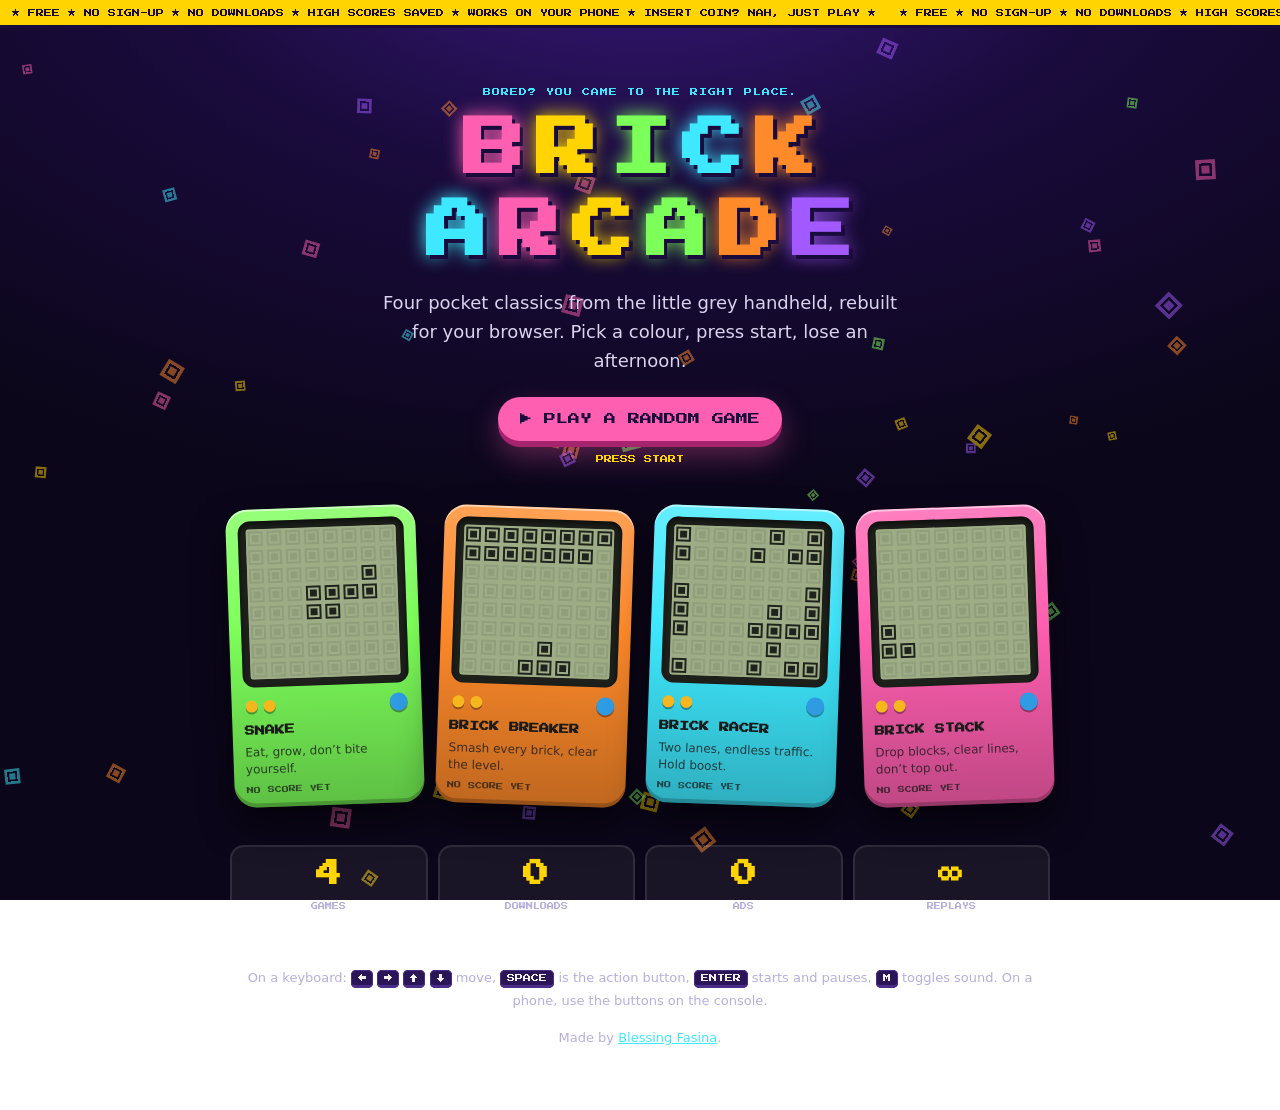
==== index.html @ 96bcd0c8 "A louder home page, and a racer with two lanes Home: neon multicolour title, scrolling marquee, four" ====
<!doctype html>
<html lang="en">
<head>
  <meta charset="utf-8">
  <meta name="viewport" content="width=device-width, initial-scale=1, viewport-fit=cover">
  <title>Brick Arcade</title>
  <meta name="description" content="Bored? Play four classic handheld brick games free in your browser: Snake, Brick Breaker, Brick Racer and Brick Stack. No downloads, no sign-up.">
  <meta name="theme-color" content="#12072b">
  <meta property="og:title" content="Brick Arcade">
  <meta property="og:description" content="Bored? Four classic handheld brick games, free in your browser. No downloads, no sign-up.">
  <link rel="icon" href="/icon.svg" type="image/svg+xml">
  <link rel="manifest" href="/manifest.webmanifest">
  <link rel="preconnect" href="https://fonts.googleapis.com">
  <link rel="preconnect" href="https://fonts.gstatic.com" crossorigin>
  <link href="https://fonts.googleapis.com/css2?family=Press+Start+2P&display=swap" rel="stylesheet">
  <link rel="stylesheet" href="/css/style.css">
</head>
<body class="page-hub">
  <canvas id="bg" class="bg" aria-hidden="true"></canvas>

  <div class="marquee" aria-hidden="true">
    <div class="marquee__track">
      <span>★ FREE ★ NO SIGN-UP ★ NO DOWNLOADS ★ HIGH SCORES SAVED ★ WORKS ON YOUR PHONE ★ INSERT COIN? NAH, JUST PLAY ★</span>
      <span>★ FREE ★ NO SIGN-UP ★ NO DOWNLOADS ★ HIGH SCORES SAVED ★ WORKS ON YOUR PHONE ★ INSERT COIN? NAH, JUST PLAY ★</span>
    </div>
  </div>

  <main class="hub">
    <header class="hero">
      <p class="hero__kicker">BORED? YOU CAME TO THE RIGHT PLACE.</p>
      <h1 class="hero__title" aria-label="Brick Arcade">
        <span class="word"><span class="l">B</span><span class="l">R</span><span class="l">I</span><span class="l">C</span><span class="l">K</span></span>
        <span class="word"><span class="l">A</span><span class="l">R</span><span class="l">C</span><span class="l">A</span><span class="l">D</span><span class="l">E</span></span>
      </h1>
      <p class="hero__tag">Four pocket classics from the little grey handheld, rebuilt for your browser. Pick a colour, press start, lose an afternoon.</p>
      <div class="hero__cta">
        <a class="cta" href="/snake" data-random>▶ PLAY A RANDOM GAME</a>
        <span class="blink">PRESS START</span>
      </div>
    </header>

    <section class="shelf" aria-label="Games">
      <a class="hh" href="/snake" data-game="snake" style="--body:#7dff5a;--tilt:-2deg">
        <div class="hh__screen"><canvas width="80" height="80" aria-hidden="true"></canvas></div>
        <div class="hh__keys" aria-hidden="true"><i class="k k--y"></i><i class="k k--y"></i><i class="k k--b"></i></div>
        <h2 class="hh__name">SNAKE</h2>
        <p class="hh__desc">Eat, grow, don’t bite yourself.</p>
        <p class="hh__best" data-best>NO SCORE YET</p>
      </a>
      <a class="hh" href="/breaker" data-game="breaker" style="--body:#ff8a2a;--tilt:2deg">
        <div class="hh__screen"><canvas width="80" height="80" aria-hidden="true"></canvas></div>
        <div class="hh__keys" aria-hidden="true"><i class="k k--y"></i><i class="k k--y"></i><i class="k k--b"></i></div>
        <h2 class="hh__name">BRICK BREAKER</h2>
        <p class="hh__desc">Smash every brick, clear the level.</p>
        <p class="hh__best" data-best>NO SCORE YET</p>
      </a>
      <a class="hh" href="/racer" data-game="racer" style="--body:#3ee9ff;--tilt:2deg">
        <div class="hh__screen"><canvas width="80" height="80" aria-hidden="true"></canvas></div>
        <div class="hh__keys" aria-hidden="true"><i class="k k--y"></i><i class="k k--y"></i><i class="k k--b"></i></div>
        <h2 class="hh__name">BRICK RACER</h2>
        <p class="hh__desc">Two lanes, endless traffic. Hold boost.</p>
        <p class="hh__best" data-best>NO SCORE YET</p>
      </a>
      <a class="hh" href="/stack" data-game="stack" style="--body:#ff5fb0;--tilt:-2deg">
        <div class="hh__screen"><canvas width="80" height="80" aria-hidden="true"></canvas></div>
        <div class="hh__keys" aria-hidden="true"><i class="k k--y"></i><i class="k k--y"></i><i class="k k--b"></i></div>
        <h2 class="hh__name">BRICK STACK</h2>
        <p class="hh__desc">Drop blocks, clear lines, don’t top out.</p>
        <p class="hh__best" data-best>NO SCORE YET</p>
      </a>
    </section>

    <section class="stats" aria-label="Fun facts">
      <div class="stat"><b>4</b><span>GAMES</span></div>
      <div class="stat"><b>0</b><span>DOWNLOADS</span></div>
      <div class="stat"><b>0</b><span>ADS</span></div>
      <div class="stat"><b>∞</b><span>REPLAYS</span></div>
    </section>

    <footer class="hub__foot">
      <p>On a keyboard: <kbd>←</kbd> <kbd>→</kbd> <kbd>↑</kbd> <kbd>↓</kbd> move, <kbd>SPACE</kbd> is the action button, <kbd>ENTER</kbd> starts and pauses, <kbd>M</kbd> toggles sound. On a phone, use the buttons on the console.</p>
      <p>Made by <a href="https://blessingfasina.com">Blessing Fasina</a>.</p>
    </footer>
  </main>

  <script src="/js/lcd.js"></script>
  <script src="/js/hub.js"></script>
</body>
</html>
---- css/style.css ----
/* Brick Arcade — styles */
:root {
  --bg: #0e1013;
  --plastic: #ebe7de;
  --plastic-hi: #f8f5ef;
  --plastic-lo: #c8c2b6;
  --bezel: #1d201b;
  --lcd: #9ead86;
  --ink: #1f231d;
  --yellow: #f6b71e;
  --yellow-lo: #c48a08;
  --blue: #2f9be3;
  --blue-lo: #1a6eab;
  --text: #f2f0ea;
  --muted: #9aa0a6;
  --pixel: 'Press Start 2P', 'Courier New', monospace;
}
* { box-sizing: border-box; }
html, body { margin: 0; min-height: 100%; }
body {
  background: var(--bg);
  color: var(--text);
  font-family: system-ui, -apple-system, 'Segoe UI', Roboto, sans-serif;
  -webkit-font-smoothing: antialiased;
  touch-action: manipulation;
}
a { color: inherit; }

/* ---------- Hub ---------- */
.page-hub {
  background: radial-gradient(1100px 600px at 50% -10%, #3b1a80 0%, #1a0b3d 45%, #0b0619 100%) fixed;
  overflow-x: hidden;
}
.bg { position: fixed; inset: 0; width: 100%; height: 100%; z-index: 0; pointer-events: none; }
.marquee {
  position: relative; z-index: 1; overflow: hidden;
  background: #ffd400; color: #1a0b3d; border-bottom: 3px solid #1a0b3d;
  font-family: var(--pixel); font-size: 8px; line-height: 1;
}
.marquee__track { display: inline-flex; white-space: nowrap; animation: marquee 22s linear infinite; }
.marquee__track span { padding: 9px 12px 8px; }
@keyframes marquee { to { transform: translateX(-50%); } }

.hub { position: relative; z-index: 1; max-width: 860px; margin: 0 auto; padding: clamp(28px, 6vw, 56px) 20px 48px; }
.hero { text-align: center; margin-bottom: clamp(28px, 5vw, 44px); }
.hero__kicker { font-family: var(--pixel); font-size: 8px; line-height: 2; letter-spacing: 1px; color: #3ee9ff; margin: 0 0 12px; }
.hero__title {
  font-family: var(--pixel); font-size: clamp(26px, 8vw, 62px); line-height: 1.25; margin: 0 0 18px;
  display: flex; flex-direction: column; align-items: center; gap: 4px;
}
.hero__title .word { display: inline-flex; gap: 0.18em; }
.hero__title .l {
  display: inline-block; color: var(--c, #fff);
  text-shadow: 0.06em 0.06em 0 #1a0b3d, 0 0 18px currentColor;
  animation: bounce 1.8s ease-in-out infinite; animation-delay: calc(var(--i) * 0.09s);
}
.l:nth-child(1) { --c: #ff5fb0; --i: 0; } .l:nth-child(2) { --c: #ffd400; --i: 1; } .l:nth-child(3) { --c: #7dff5a; --i: 2; }
.l:nth-child(4) { --c: #3ee9ff; --i: 3; } .l:nth-child(5) { --c: #ff8a2a; --i: 4; } .l:nth-child(6) { --c: #a259ff; --i: 5; }
.word:nth-child(2) .l:nth-child(1) { --c: #3ee9ff; --i: 6; } .word:nth-child(2) .l:nth-child(2) { --c: #ff5fb0; --i: 7; }
.word:nth-child(2) .l:nth-child(3) { --c: #ffd400; --i: 8; } .word:nth-child(2) .l:nth-child(4) { --c: #7dff5a; --i: 9; }
.word:nth-child(2) .l:nth-child(5) { --c: #ff8a2a; --i: 10; } .word:nth-child(2) .l:nth-child(6) { --c: #a259ff; --i: 11; }
@keyframes bounce { 0%, 100% { transform: translateY(0); } 50% { transform: translateY(-0.18em); } }
.hero__tag { color: #d9d3ee; margin: 0 auto 22px; font-size: clamp(15px, 2.4vw, 18px); line-height: 1.6; max-width: 46ch; }
.hero__cta { display: flex; flex-direction: column; align-items: center; gap: 14px; }
.cta {
  display: inline-block; font-family: var(--pixel); font-size: clamp(9px, 2vw, 12px); text-decoration: none;
  background: #ff5fb0; color: #1a0b3d; padding: 16px 22px; border-radius: 999px;
  box-shadow: 0 6px 0 #a6246e, 0 14px 30px rgba(255, 95, 176, 0.35);
  transition: transform 0.1s, box-shadow 0.1s;
}
.cta:hover { transform: translateY(2px); box-shadow: 0 4px 0 #a6246e, 0 10px 24px rgba(255, 95, 176, 0.4); }
.cta:active { transform: translateY(6px); box-shadow: 0 0 0 #a6246e; }
.blink { font-family: var(--pixel); font-size: 8px; color: #ffd400; animation: blink 1s steps(2, start) infinite; }
@keyframes blink { to { visibility: hidden; } }

.shelf { display: grid; grid-template-columns: repeat(2, 1fr); gap: 18px; }
@media (min-width: 720px) { .shelf { grid-template-columns: repeat(4, 1fr); gap: 20px; } }
.hh {
  display: block; text-decoration: none; color: #1a1a1a;
  background: linear-gradient(180deg, color-mix(in srgb, var(--body) 80%, #fff), var(--body) 40%, color-mix(in srgb, var(--body) 75%, #000));
  border-radius: 22px; padding: 12px 12px 14px;
  box-shadow: inset 0 2px 0 rgba(255, 255, 255, 0.55), inset 0 -4px 0 rgba(0, 0, 0, 0.22), 0 18px 34px rgba(0, 0, 0, 0.5);
  transform: rotate(var(--tilt, 0deg));
  transition: transform 0.2s cubic-bezier(0.34, 1.56, 0.64, 1), box-shadow 0.2s;
}
.hh:hover, .hh:focus-visible { transform: rotate(0deg) translateY(-8px) scale(1.04); box-shadow: inset 0 2px 0 rgba(255, 255, 255, 0.55), inset 0 -4px 0 rgba(0, 0, 0, 0.22), 0 28px 44px rgba(0, 0, 0, 0.55); outline: none; }
.hh__screen { background: #1d201b; border-radius: 12px; padding: 8px; box-shadow: inset 0 3px 6px rgba(0, 0, 0, 0.6); }
.hh__screen canvas { display: block; width: 100%; aspect-ratio: 1; background: var(--lcd); border-radius: 3px; }
.hh__keys { display: flex; align-items: center; gap: 6px; margin: 10px 2px 8px; }
.k { display: block; border-radius: 50%; width: 12px; height: 12px; box-shadow: 0 2px 0 rgba(0, 0, 0, 0.35); }
.k--y { background: var(--yellow); }
.k--b { background: var(--blue); width: 18px; height: 18px; margin-left: auto; }
.hh__name { font-family: var(--pixel); font-size: 10px; line-height: 1.5; margin: 0 0 6px; }
.hh__desc { font-size: 12px; line-height: 1.4; margin: 0 0 8px; opacity: 0.8; }
.hh__best { font-family: var(--pixel); font-size: 7px; margin: 0; opacity: 0.75; }

.stats { display: grid; grid-template-columns: repeat(4, 1fr); gap: 10px; margin: 40px 0 0; }
.stat { text-align: center; background: rgba(255, 255, 255, 0.06); border: 2px solid rgba(255, 255, 255, 0.1); border-radius: 14px; padding: 14px 6px; }
.stat b { display: block; font-family: var(--pixel); font-size: clamp(16px, 4vw, 26px); color: #ffd400; margin-bottom: 8px; }
.stat span { font-family: var(--pixel); font-size: 7px; color: #b7aee0; }
.hub__foot { margin-top: 36px; color: #b7aee0; font-size: 13px; line-height: 1.8; text-align: center; }
.hub__foot a { color: #3ee9ff; }
.hub__foot kbd {
  font-family: var(--pixel); font-size: 8px; background: #2a1656; border: 1px solid #4a2c8a;
  border-bottom-width: 3px; border-radius: 5px; padding: 3px 6px; color: var(--text);
}
@media (prefers-reduced-motion: reduce) {
  .marquee__track, .hero__title .l, .blink { animation: none; }
}

/* ---------- Console ---------- */
.console {
  max-width: 430px;
  margin: 0 auto;
  padding: 12px 14px calc(18px + env(safe-area-inset-bottom));
  min-height: 100dvh;
  background: linear-gradient(180deg, var(--plastic-hi), var(--plastic) 30%, var(--plastic-lo));
  color: #2a2c28;
  display: flex;
  flex-direction: column;
  gap: 12px;
}
@media (min-width: 480px) {
  .console {
    min-height: 0;
    margin: 24px auto;
    border-radius: 40px;
    padding: 18px 20px 26px;
    box-shadow: 0 30px 60px rgba(0, 0, 0, 0.6), inset 0 2px 0 #fff, inset 0 -3px 0 rgba(0, 0, 0, 0.15);
  }
}
.console__top { display: flex; align-items: center; justify-content: space-between; gap: 8px; font-family: var(--pixel); font-size: 9px; }
.back { text-decoration: none; opacity: 0.65; padding: 6px 0; }
.back:hover { opacity: 1; }
.console__title { font-size: 11px; margin: 0; letter-spacing: 0.5px; }
.chip {
  font: inherit; font-size: 7px; background: #d9d4ca; border: 0; border-radius: 999px; padding: 8px 10px;
  color: #2a2c28; box-shadow: inset 0 -2px 0 rgba(0, 0, 0, 0.15); cursor: pointer;
}
.chip[aria-pressed="false"] { opacity: 0.5; text-decoration: line-through; }

.screen {
  background: var(--bezel);
  border-radius: 16px;
  padding: 10px;
  box-shadow: inset 0 3px 8px rgba(0, 0, 0, 0.6), 0 1px 0 #fff;
}
.screen__inner {
  display: flex;
  justify-content: center;
  background: var(--lcd);
  border-radius: 4px;
  overflow: hidden;
  box-shadow: inset 0 0 0 2px rgba(0, 0, 0, 0.25), inset 0 0 40px rgba(0, 0, 0, 0.08);
}
.lcd-wrap { position: relative; flex: 0 0 auto; padding: 4px; }
.lcd { display: block; height: min(52vh, 460px); aspect-ratio: var(--cols) / var(--rows); }
.overlay {
  position: absolute; inset: 4px; display: grid; place-items: center; text-align: center;
  font-family: var(--pixel); font-size: 11px; line-height: 1.9; color: var(--ink);
  background: rgba(158, 173, 134, 0.78);
}
.overlay[hidden] { display: none; }
.overlay small { display: block; font-size: 7px; opacity: 0.8; }
.hud {
  flex: 1 1 0; display: flex; flex-direction: column; justify-content: space-evenly;
  padding: 8px 8px; border-left: 2px solid rgba(31, 35, 29, 0.35); min-width: 96px; max-width: 130px;
}
.hud__item span { display: block; font-family: var(--pixel); font-size: 7px; color: rgba(31, 35, 29, 0.85); margin-bottom: 5px; }
.seg svg { height: 22px; width: auto; display: block; }
.seg .on { fill: var(--ink); }
.seg .off { fill: rgba(31, 35, 29, 0.1); }
.hud__item canvas { width: 44px; height: 44px; display: block; }

/* ---------- Controls ---------- */
.controls { display: flex; justify-content: space-between; align-items: center; padding: 4px 2px 0; }
.dpad { --d: min(54px, 14vw); display: grid; grid-template-columns: repeat(3, var(--d)); grid-template-rows: repeat(3, var(--d)); gap: 2px; }
.dpad .up { grid-area: 1 / 2; } .dpad .left { grid-area: 2 / 1; } .dpad .right { grid-area: 2 / 3; } .dpad .down { grid-area: 3 / 2; }
.btn {
  -webkit-tap-highlight-color: transparent; touch-action: none; user-select: none; -webkit-user-select: none;
  border: 0; border-radius: 50%; cursor: pointer; font-family: var(--pixel); font-size: 13px; padding: 0;
  transition: transform 0.05s, box-shadow 0.05s;
}
.btn--dir {
  width: var(--d); height: var(--d); color: #5a3f00;
  background: radial-gradient(circle at 35% 30%, #ffd65a, var(--yellow) 55%, var(--yellow-lo));
  box-shadow: 0 5px 0 var(--yellow-lo), 0 8px 12px rgba(0, 0, 0, 0.3);
}
.btn--action {
  width: min(76px, 20vw); height: min(76px, 20vw);
  background: radial-gradient(circle at 35% 30%, #7fc9ff, var(--blue) 55%, var(--blue-lo));
  box-shadow: 0 6px 0 var(--blue-lo), 0 9px 14px rgba(0, 0, 0, 0.3);
}
.btn.is-down, .btn:active { transform: translateY(4px); box-shadow: 0 1px 0 rgba(0, 0, 0, 0.4); }
.actions { display: flex; flex-direction: column; align-items: center; gap: 10px; }
.pills { display: flex; gap: 8px; }
.pill {
  font-family: var(--pixel); font-size: 7px; background: #4b4f48; color: #eee; border: 0; border-radius: 999px;
  padding: 8px 10px; box-shadow: 0 3px 0 #23261f; touch-action: none; user-select: none; -webkit-user-select: none; cursor: pointer;
  -webkit-tap-highlight-color: transparent;
}
.pill.is-down, .pill:active { transform: translateY(2px); box-shadow: 0 1px 0 #23261f; }
.btn-label { font-family: var(--pixel); font-size: 7px; color: #5b5e58; }
.hint { margin: 2px 0 0; text-align: center; font-size: 11px; color: #6b6e68; line-height: 1.6; }
@media (pointer: coarse) { .hint { display: none; } }
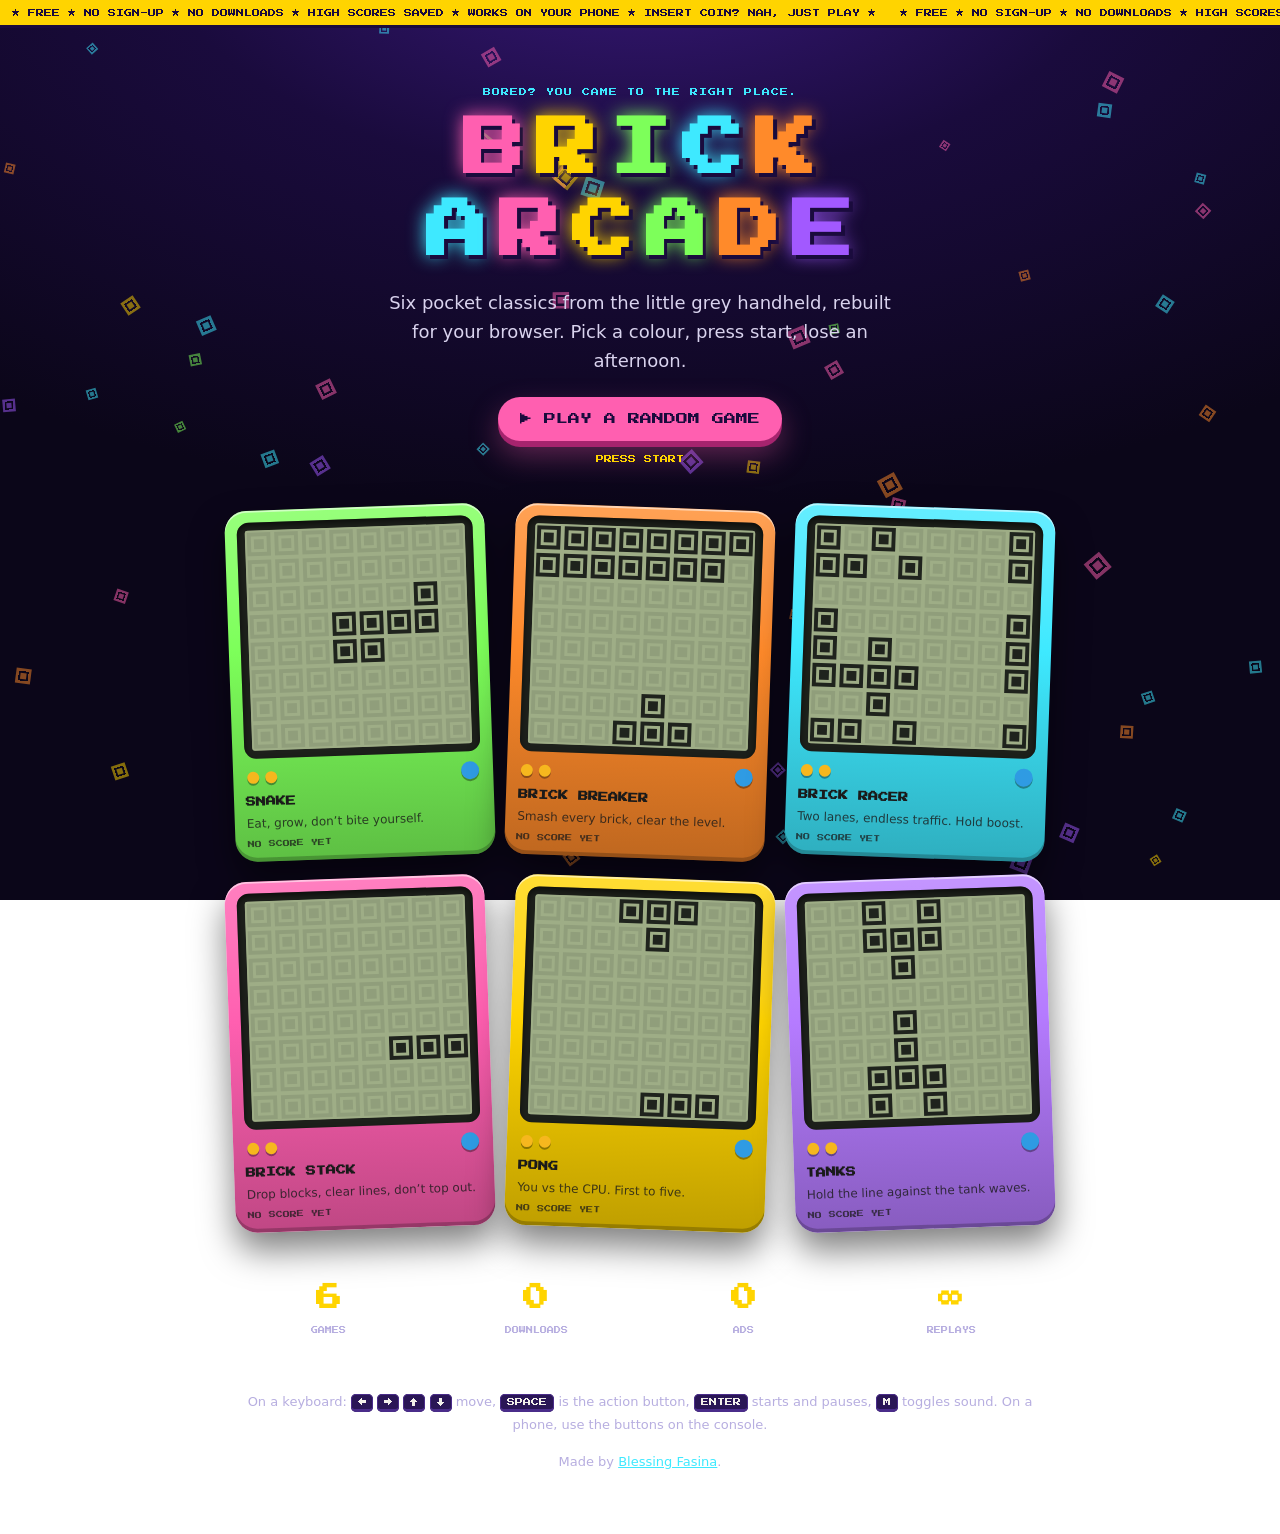
==== commit 05f5a3dd: "Two more games: Pong and Tanks Pong: you at the bottom, a CPU paddle at the top that reacts late and" ====
--- a/index.html
+++ b/index.html
@@ -4,10 +4,10 @@
   <meta charset="utf-8">
   <meta name="viewport" content="width=device-width, initial-scale=1, viewport-fit=cover">
   <title>Brick Arcade</title>
-  <meta name="description" content="Bored? Play four classic handheld brick games free in your browser: Snake, Brick Breaker, Brick Racer and Brick Stack. No downloads, no sign-up.">
+  <meta name="description" content="Bored? Play four classic handheld brick games free in your browser: Snake, Brick Breaker, Brick Racer, Brick Stack, Pong and Tanks. No downloads, no sign-up.">
   <meta name="theme-color" content="#12072b">
   <meta property="og:title" content="Brick Arcade">
-  <meta property="og:description" content="Bored? Four classic handheld brick games, free in your browser. No downloads, no sign-up.">
+  <meta property="og:description" content="Bored? Six classic handheld brick games, free in your browser. No downloads, no sign-up.">
   <link rel="icon" href="/icon.svg" type="image/svg+xml">
   <link rel="manifest" href="/manifest.webmanifest">
   <link rel="preconnect" href="https://fonts.googleapis.com">
@@ -32,7 +32,7 @@
         <span class="word"><span class="l">B</span><span class="l">R</span><span class="l">I</span><span class="l">C</span><span class="l">K</span></span>
         <span class="word"><span class="l">A</span><span class="l">R</span><span class="l">C</span><span class="l">A</span><span class="l">D</span><span class="l">E</span></span>
       </h1>
-      <p class="hero__tag">Four pocket classics from the little grey handheld, rebuilt for your browser. Pick a colour, press start, lose an afternoon.</p>
+      <p class="hero__tag">Six pocket classics from the little grey handheld, rebuilt for your browser. Pick a colour, press start, lose an afternoon.</p>
       <div class="hero__cta">
         <a class="cta" href="/snake" data-random>▶ PLAY A RANDOM GAME</a>
         <span class="blink">PRESS START</span>
@@ -68,10 +68,24 @@
         <p class="hh__desc">Drop blocks, clear lines, don’t top out.</p>
         <p class="hh__best" data-best>NO SCORE YET</p>
       </a>
+      <a class="hh" href="/pong" data-game="pong" style="--body:#ffd400;--tilt:2deg">
+        <div class="hh__screen"><canvas width="80" height="80" aria-hidden="true"></canvas></div>
+        <div class="hh__keys" aria-hidden="true"><i class="k k--y"></i><i class="k k--y"></i><i class="k k--b"></i></div>
+        <h2 class="hh__name">PONG</h2>
+        <p class="hh__desc">You vs the CPU. First to five.</p>
+        <p class="hh__best" data-best>NO SCORE YET</p>
+      </a>
+      <a class="hh" href="/tanks" data-game="tanks" style="--body:#b57bff;--tilt:-2deg">
+        <div class="hh__screen"><canvas width="80" height="80" aria-hidden="true"></canvas></div>
+        <div class="hh__keys" aria-hidden="true"><i class="k k--y"></i><i class="k k--y"></i><i class="k k--b"></i></div>
+        <h2 class="hh__name">TANKS</h2>
+        <p class="hh__desc">Hold the line against the tank waves.</p>
+        <p class="hh__best" data-best>NO SCORE YET</p>
+      </a>
     </section>
 
     <section class="stats" aria-label="Fun facts">
-      <div class="stat"><b>4</b><span>GAMES</span></div>
+      <div class="stat"><b>6</b><span>GAMES</span></div>
       <div class="stat"><b>0</b><span>DOWNLOADS</span></div>
       <div class="stat"><b>0</b><span>ADS</span></div>
       <div class="stat"><b>∞</b><span>REPLAYS</span></div>
--- a/css/style.css
+++ b/css/style.css
@@ -74,7 +74,7 @@
 @keyframes blink { to { visibility: hidden; } }
 
 .shelf { display: grid; grid-template-columns: repeat(2, 1fr); gap: 18px; }
-@media (min-width: 720px) { .shelf { grid-template-columns: repeat(4, 1fr); gap: 20px; } }
+@media (min-width: 720px) { .shelf { grid-template-columns: repeat(3, 1fr); gap: 20px; } }
 .hh {
   display: block; text-decoration: none; color: #1a1a1a;
   background: linear-gradient(180deg, color-mix(in srgb, var(--body) 80%, #fff), var(--body) 40%, color-mix(in srgb, var(--body) 75%, #000));
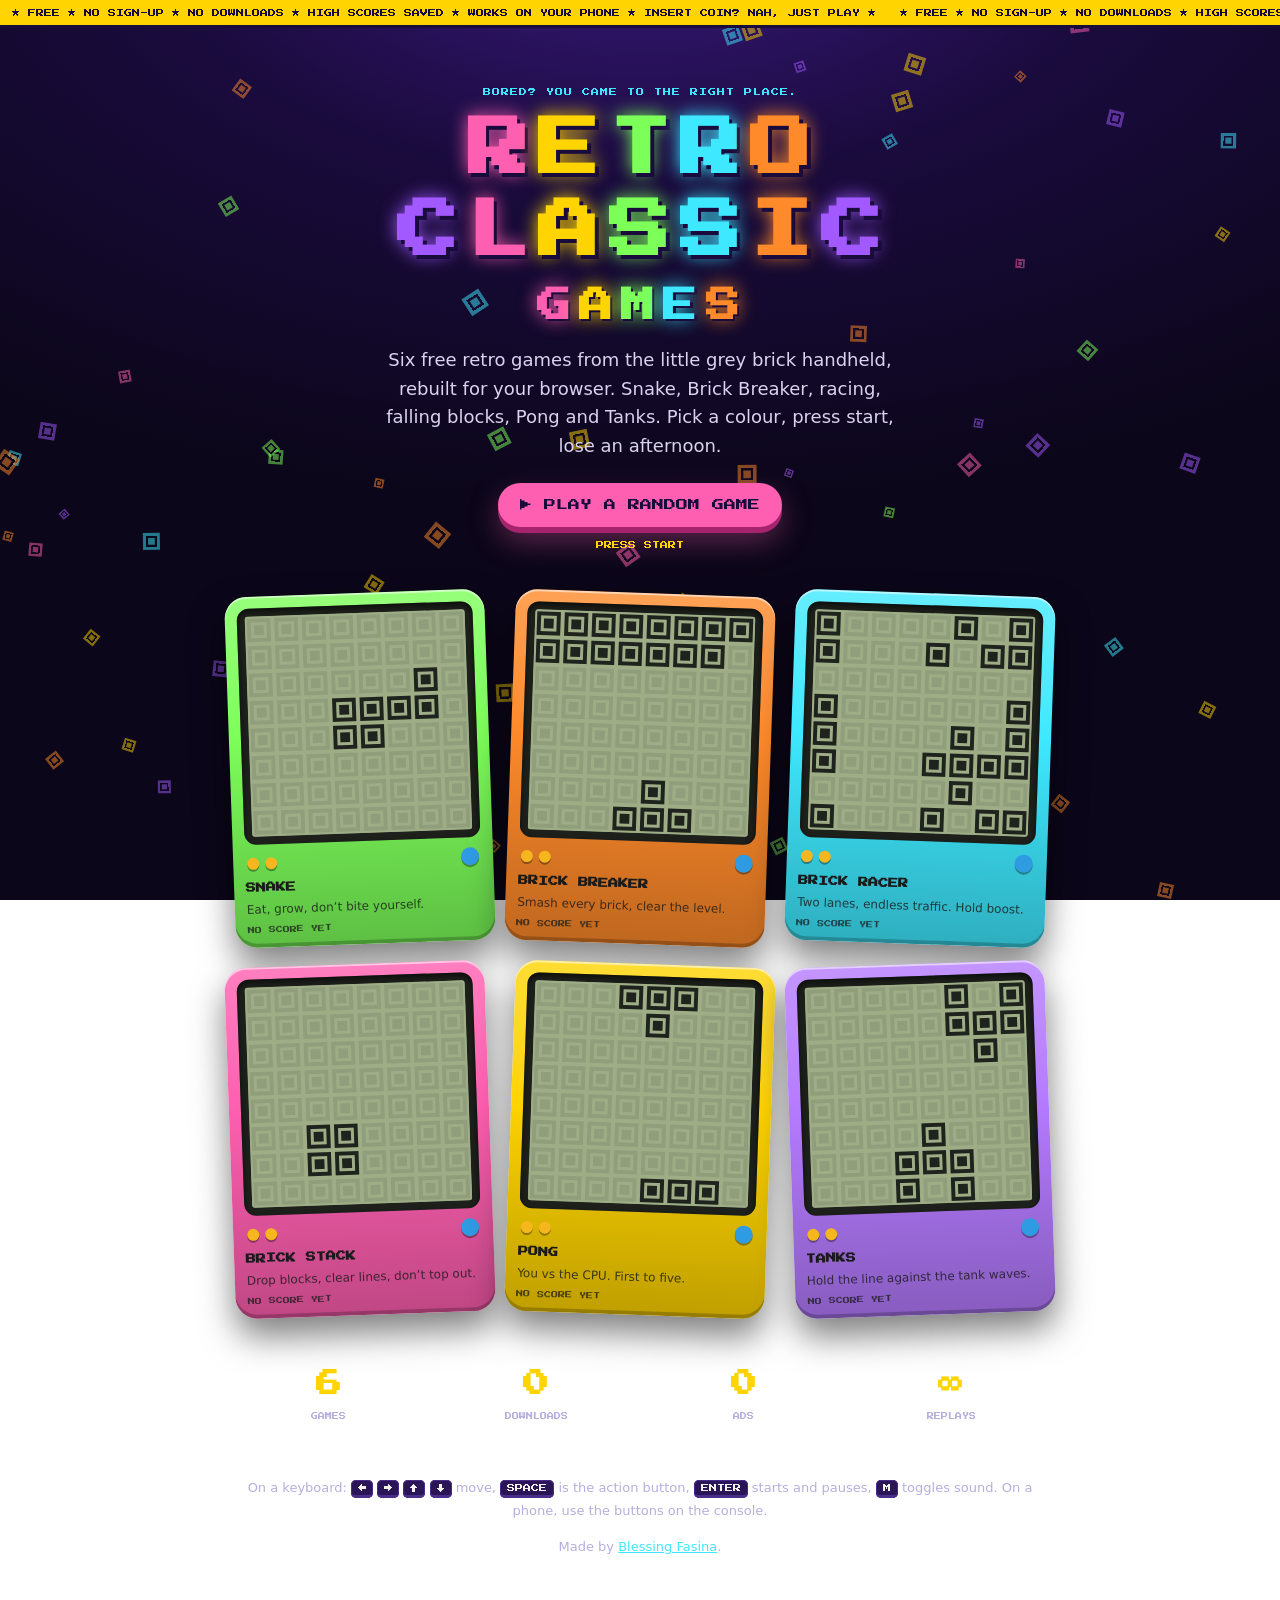
==== commit 50661afb: "Retro Classic Games: rename for retroclassic.games and an SEO pass Site renamed to match the new dom" ====
--- a/index.html
+++ b/index.html
@@ -3,11 +3,23 @@
 <head>
   <meta charset="utf-8">
   <meta name="viewport" content="width=device-width, initial-scale=1, viewport-fit=cover">
-  <title>Brick Arcade</title>
-  <meta name="description" content="Bored? Play four classic handheld brick games free in your browser: Snake, Brick Breaker, Brick Racer, Brick Stack, Pong and Tanks. No downloads, no sign-up.">
+  <title>Free Retro Games Online: Snake, Brick Breaker, Racing, Pong and More | Retro Classic Games</title>
+  <meta name="description" content="Play six classic retro games online for free: Snake, Brick Breaker, Brick Racer, falling blocks, Pong and Tanks, rebuilt from the original brick handheld. No download, no sign-up, works on your phone. Perfect for when you are bored.">
+  <link rel="canonical" href="https://retroclassic.games/">
   <meta name="theme-color" content="#12072b">
-  <meta property="og:title" content="Brick Arcade">
-  <meta property="og:description" content="Bored? Six classic handheld brick games, free in your browser. No downloads, no sign-up.">
+  <meta property="og:type" content="website">
+  <meta property="og:site_name" content="Retro Classic Games">
+  <meta property="og:title" content="Free Retro Games Online: Snake, Brick Breaker, Racing, Pong and More | Retro Classic Games">
+  <meta property="og:description" content="Play six classic retro games online for free: Snake, Brick Breaker, Brick Racer, falling blocks, Pong and Tanks, rebuilt from the original brick handheld. No download, no sign-up, works on your phone. Perfect for when you are bored.">
+  <meta property="og:url" content="https://retroclassic.games/">
+  <meta property="og:image" content="https://retroclassic.games/og-image.png">
+  <meta property="og:image:width" content="1200">
+  <meta property="og:image:height" content="630">
+  <meta name="twitter:card" content="summary_large_image">
+  <meta name="twitter:title" content="Free Retro Games Online: Snake, Brick Breaker, Racing, Pong and More | Retro Classic Games">
+  <meta name="twitter:description" content="Play six classic retro games online for free: Snake, Brick Breaker, Brick Racer, falling blocks, Pong and Tanks, rebuilt from the original brick handheld. No download, no sign-up, works on your phone. Perfect for when you are bored.">
+  <meta name="twitter:image" content="https://retroclassic.games/og-image.png">
+  <script type="application/ld+json">{"@context": "https://schema.org", "@graph": [{"@type": "WebSite", "name": "Retro Classic Games", "url": "https://retroclassic.games/", "description": "Play six classic retro games online for free: Snake, Brick Breaker, Brick Racer, falling blocks, Pong and Tanks, rebuilt from the original brick handheld. No download, no sign-up, works on your phone. Perfect for when you are bored.", "author": {"@type": "Person", "name": "Blessing Fasina", "url": "https://blessingfasina.com"}}, {"@type": "ItemList", "name": "Games", "itemListElement": [{"@type": "ListItem", "position": 1, "name": "Snake", "url": "https://retroclassic.games/snake"}, {"@type": "ListItem", "position": 2, "name": "Brick Breaker", "url": "https://retroclassic.games/breaker"}, {"@type": "ListItem", "position": 3, "name": "Brick Racer", "url": "https://retroclassic.games/racer"}, {"@type": "ListItem", "position": 4, "name": "Brick Stack", "url": "https://retroclassic.games/stack"}, {"@type": "ListItem", "position": 5, "name": "Pong", "url": "https://retroclassic.games/pong"}, {"@type": "ListItem", "position": 6, "name": "Tanks", "url": "https://retroclassic.games/tanks"}]}]}</script>
   <link rel="icon" href="/icon.svg" type="image/svg+xml">
   <link rel="manifest" href="/manifest.webmanifest">
   <link rel="preconnect" href="https://fonts.googleapis.com">
@@ -28,11 +40,12 @@
   <main class="hub">
     <header class="hero">
       <p class="hero__kicker">BORED? YOU CAME TO THE RIGHT PLACE.</p>
-      <h1 class="hero__title" aria-label="Brick Arcade">
-        <span class="word"><span class="l">B</span><span class="l">R</span><span class="l">I</span><span class="l">C</span><span class="l">K</span></span>
-        <span class="word"><span class="l">A</span><span class="l">R</span><span class="l">C</span><span class="l">A</span><span class="l">D</span><span class="l">E</span></span>
+      <h1 class="hero__title" aria-label="Retro Classic Games">
+        <span class="word"><span class="l" style="--c:#ff5fb0;--i:0">R</span><span class="l" style="--c:#ffd400;--i:1">E</span><span class="l" style="--c:#7dff5a;--i:2">T</span><span class="l" style="--c:#3ee9ff;--i:3">R</span><span class="l" style="--c:#ff8a2a;--i:4">O</span></span>
+        <span class="word"><span class="l" style="--c:#a259ff;--i:5">C</span><span class="l" style="--c:#ff5fb0;--i:6">L</span><span class="l" style="--c:#ffd400;--i:7">A</span><span class="l" style="--c:#7dff5a;--i:8">S</span><span class="l" style="--c:#3ee9ff;--i:9">S</span><span class="l" style="--c:#ff8a2a;--i:10">I</span><span class="l" style="--c:#a259ff;--i:11">C</span></span>
+        <span class="word"><span class="l" style="--c:#ff5fb0;--i:12">G</span><span class="l" style="--c:#ffd400;--i:13">A</span><span class="l" style="--c:#7dff5a;--i:14">M</span><span class="l" style="--c:#3ee9ff;--i:15">E</span><span class="l" style="--c:#ff8a2a;--i:16">S</span></span>
       </h1>
-      <p class="hero__tag">Six pocket classics from the little grey handheld, rebuilt for your browser. Pick a colour, press start, lose an afternoon.</p>
+      <p class="hero__tag">Six free retro games from the little grey brick handheld, rebuilt for your browser. Snake, Brick Breaker, racing, falling blocks, Pong and Tanks. Pick a colour, press start, lose an afternoon.</p>
       <div class="hero__cta">
         <a class="cta" href="/snake" data-random>▶ PLAY A RANDOM GAME</a>
         <span class="blink">PRESS START</span>
--- a/css/style.css
+++ b/css/style.css
@@ -1,4 +1,4 @@
-/* Brick Arcade — styles */
+/* Retro Classic Games — styles */
 :root {
   --bg: #0e1013;
   --plastic: #ebe7de;
@@ -48,17 +48,13 @@
   font-family: var(--pixel); font-size: clamp(26px, 8vw, 62px); line-height: 1.25; margin: 0 0 18px;
   display: flex; flex-direction: column; align-items: center; gap: 4px;
 }
-.hero__title .word { display: inline-flex; gap: 0.18em; }
+.hero__title .word { display: inline-flex; gap: 0.14em; }
+.hero__title .word:nth-child(3) { font-size: 0.55em; letter-spacing: 0.1em; margin-top: 0.3em; }
 .hero__title .l {
   display: inline-block; color: var(--c, #fff);
   text-shadow: 0.06em 0.06em 0 #1a0b3d, 0 0 18px currentColor;
   animation: bounce 1.8s ease-in-out infinite; animation-delay: calc(var(--i) * 0.09s);
 }
-.l:nth-child(1) { --c: #ff5fb0; --i: 0; } .l:nth-child(2) { --c: #ffd400; --i: 1; } .l:nth-child(3) { --c: #7dff5a; --i: 2; }
-.l:nth-child(4) { --c: #3ee9ff; --i: 3; } .l:nth-child(5) { --c: #ff8a2a; --i: 4; } .l:nth-child(6) { --c: #a259ff; --i: 5; }
-.word:nth-child(2) .l:nth-child(1) { --c: #3ee9ff; --i: 6; } .word:nth-child(2) .l:nth-child(2) { --c: #ff5fb0; --i: 7; }
-.word:nth-child(2) .l:nth-child(3) { --c: #ffd400; --i: 8; } .word:nth-child(2) .l:nth-child(4) { --c: #7dff5a; --i: 9; }
-.word:nth-child(2) .l:nth-child(5) { --c: #ff8a2a; --i: 10; } .word:nth-child(2) .l:nth-child(6) { --c: #a259ff; --i: 11; }
 @keyframes bounce { 0%, 100% { transform: translateY(0); } 50% { transform: translateY(-0.18em); } }
 .hero__tag { color: #d9d3ee; margin: 0 auto 22px; font-size: clamp(15px, 2.4vw, 18px); line-height: 1.6; max-width: 46ch; }
 .hero__cta { display: flex; flex-direction: column; align-items: center; gap: 14px; }
@@ -107,6 +103,16 @@
 @media (prefers-reduced-motion: reduce) {
   .marquee__track, .hero__title .l, .blink { animation: none; }
 }
+
+
+/* ---------- Game page: how to play ---------- */
+.about { max-width: 640px; margin: 0 auto; padding: 8px 20px 48px; color: #cfd3d8; font-size: 15px; line-height: 1.7; }
+.about h2 { font-family: var(--pixel); font-size: 11px; color: var(--lcd); margin: 32px 0 12px; line-height: 1.6; }
+.about ol { padding-left: 22px; margin: 0; }
+.about li { margin-bottom: 8px; }
+.about p { margin: 0 0 14px; }
+.about a { color: #3ee9ff; }
+.about__more { font-size: 13px; color: #9aa0a6; }
 
 /* ---------- Console ---------- */
 .console {
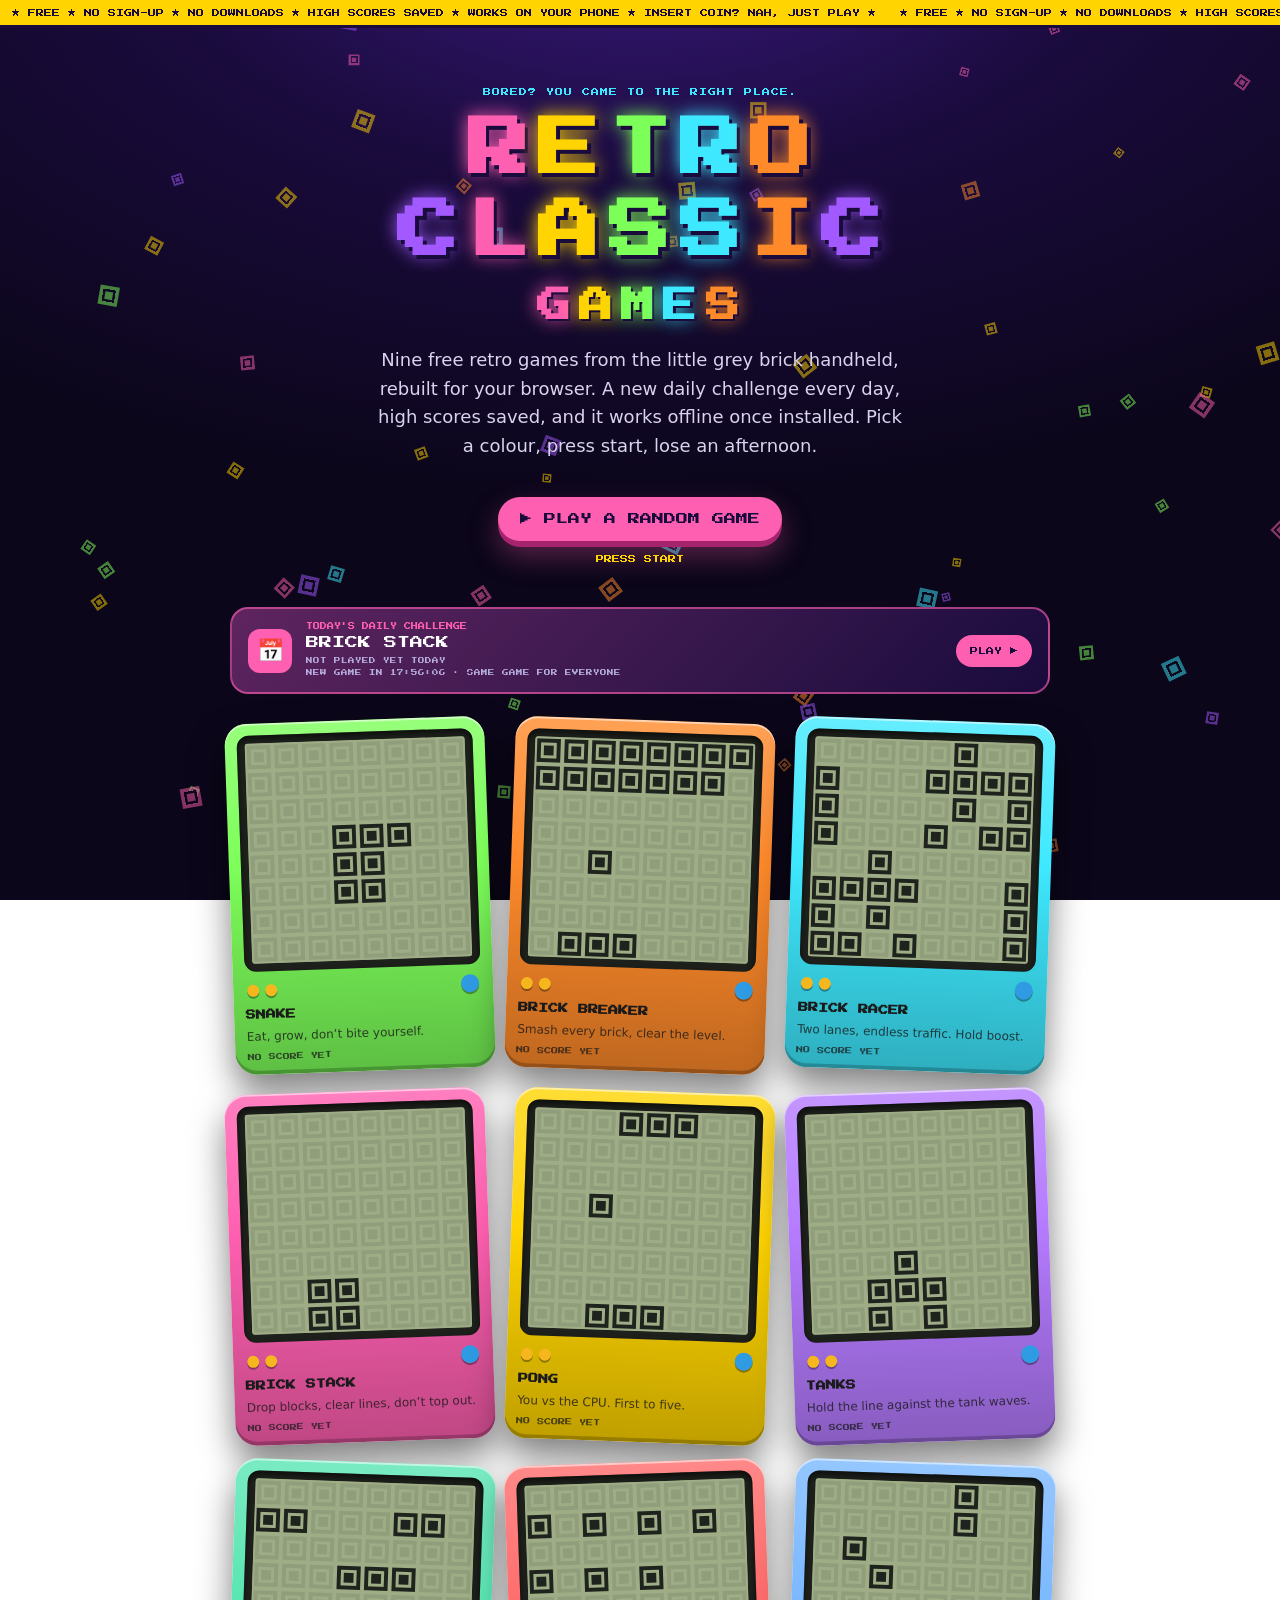
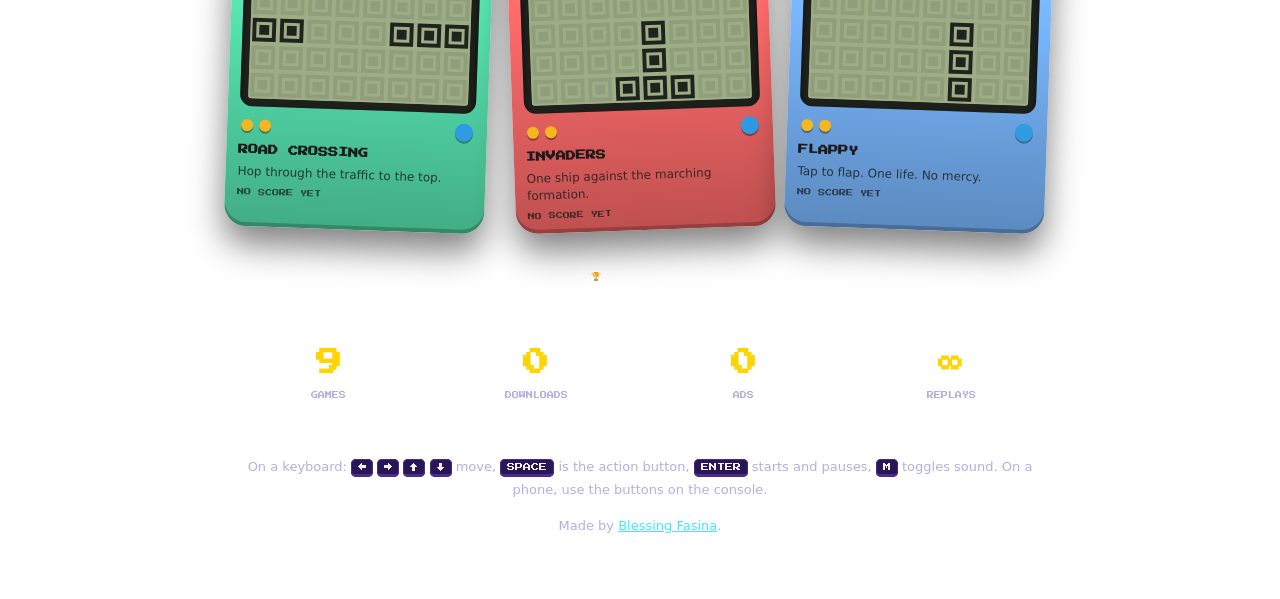
==== commit 5e9c1cfe: "Nine games, daily challenge, sharing, settings, offline install, scoreboard New games: Road Crossing" ====
--- a/index.html
+++ b/index.html
@@ -4,23 +4,24 @@
   <meta charset="utf-8">
   <meta name="viewport" content="width=device-width, initial-scale=1, viewport-fit=cover">
   <title>Free Retro Games Online: Snake, Brick Breaker, Racing, Pong and More | Retro Classic Games</title>
-  <meta name="description" content="Play six classic retro games online for free: Snake, Brick Breaker, Brick Racer, falling blocks, Pong and Tanks, rebuilt from the original brick handheld. No download, no sign-up, works on your phone. Perfect for when you are bored.">
+  <meta name="description" content="Play nine classic retro games online for free: Snake, Brick Breaker, Brick Racer, falling blocks, Pong, Tanks, Road Crossing, Invaders and Flappy, rebuilt from the original brick handheld. No download, no sign-up, works on your phone. Perfect for when you are bored.">
   <link rel="canonical" href="https://retroclassic.games/">
   <meta name="theme-color" content="#12072b">
   <meta property="og:type" content="website">
   <meta property="og:site_name" content="Retro Classic Games">
   <meta property="og:title" content="Free Retro Games Online: Snake, Brick Breaker, Racing, Pong and More | Retro Classic Games">
-  <meta property="og:description" content="Play six classic retro games online for free: Snake, Brick Breaker, Brick Racer, falling blocks, Pong and Tanks, rebuilt from the original brick handheld. No download, no sign-up, works on your phone. Perfect for when you are bored.">
+  <meta property="og:description" content="Play nine classic retro games online for free: Snake, Brick Breaker, Brick Racer, falling blocks, Pong, Tanks, Road Crossing, Invaders and Flappy, rebuilt from the original brick handheld. No download, no sign-up, works on your phone. Perfect for when you are bored.">
   <meta property="og:url" content="https://retroclassic.games/">
   <meta property="og:image" content="https://retroclassic.games/og-image.png">
   <meta property="og:image:width" content="1200">
   <meta property="og:image:height" content="630">
   <meta name="twitter:card" content="summary_large_image">
   <meta name="twitter:title" content="Free Retro Games Online: Snake, Brick Breaker, Racing, Pong and More | Retro Classic Games">
-  <meta name="twitter:description" content="Play six classic retro games online for free: Snake, Brick Breaker, Brick Racer, falling blocks, Pong and Tanks, rebuilt from the original brick handheld. No download, no sign-up, works on your phone. Perfect for when you are bored.">
+  <meta name="twitter:description" content="Play nine classic retro games online for free: Snake, Brick Breaker, Brick Racer, falling blocks, Pong, Tanks, Road Crossing, Invaders and Flappy, rebuilt from the original brick handheld. No download, no sign-up, works on your phone. Perfect for when you are bored.">
   <meta name="twitter:image" content="https://retroclassic.games/og-image.png">
-  <script type="application/ld+json">{"@context": "https://schema.org", "@graph": [{"@type": "WebSite", "name": "Retro Classic Games", "url": "https://retroclassic.games/", "description": "Play six classic retro games online for free: Snake, Brick Breaker, Brick Racer, falling blocks, Pong and Tanks, rebuilt from the original brick handheld. No download, no sign-up, works on your phone. Perfect for when you are bored.", "author": {"@type": "Person", "name": "Blessing Fasina", "url": "https://blessingfasina.com"}}, {"@type": "ItemList", "name": "Games", "itemListElement": [{"@type": "ListItem", "position": 1, "name": "Snake", "url": "https://retroclassic.games/snake"}, {"@type": "ListItem", "position": 2, "name": "Brick Breaker", "url": "https://retroclassic.games/breaker"}, {"@type": "ListItem", "position": 3, "name": "Brick Racer", "url": "https://retroclassic.games/racer"}, {"@type": "ListItem", "position": 4, "name": "Brick Stack", "url": "https://retroclassic.games/stack"}, {"@type": "ListItem", "position": 5, "name": "Pong", "url": "https://retroclassic.games/pong"}, {"@type": "ListItem", "position": 6, "name": "Tanks", "url": "https://retroclassic.games/tanks"}]}]}</script>
+  <script type="application/ld+json">{"@context": "https://schema.org", "@graph": [{"@type": "WebSite", "name": "Retro Classic Games", "url": "https://retroclassic.games/", "description": "Play nine classic retro games online for free, rebuilt from the original brick handheld. No download, no sign-up, works on your phone.", "author": {"@type": "Person", "name": "Blessing Fasina", "url": "https://blessingfasina.com"}}, {"@type": "ItemList", "name": "Games", "itemListElement": [{"@type": "ListItem", "position": 1, "name": "Snake", "url": "https://retroclassic.games/snake"}, {"@type": "ListItem", "position": 2, "name": "Brick Breaker", "url": "https://retroclassic.games/breaker"}, {"@type": "ListItem", "position": 3, "name": "Brick Racer", "url": "https://retroclassic.games/racer"}, {"@type": "ListItem", "position": 4, "name": "Brick Stack", "url": "https://retroclassic.games/stack"}, {"@type": "ListItem", "position": 5, "name": "Pong", "url": "https://retroclassic.games/pong"}, {"@type": "ListItem", "position": 6, "name": "Tanks", "url": "https://retroclassic.games/tanks"}, {"@type": "ListItem", "position": 7, "name": "Road Crossing", "url": "https://retroclassic.games/crossing"}, {"@type": "ListItem", "position": 8, "name": "Invaders", "url": "https://retroclassic.games/invaders"}, {"@type": "ListItem", "position": 9, "name": "Flappy", "url": "https://retroclassic.games/flappy"}]}]}</script>
   <link rel="icon" href="/icon.svg" type="image/svg+xml">
+  <link rel="apple-touch-icon" href="/apple-touch-icon.png">
   <link rel="manifest" href="/manifest.webmanifest">
   <link rel="preconnect" href="https://fonts.googleapis.com">
   <link rel="preconnect" href="https://fonts.gstatic.com" crossorigin>
@@ -45,12 +46,23 @@
         <span class="word"><span class="l" style="--c:#a259ff;--i:5">C</span><span class="l" style="--c:#ff5fb0;--i:6">L</span><span class="l" style="--c:#ffd400;--i:7">A</span><span class="l" style="--c:#7dff5a;--i:8">S</span><span class="l" style="--c:#3ee9ff;--i:9">S</span><span class="l" style="--c:#ff8a2a;--i:10">I</span><span class="l" style="--c:#a259ff;--i:11">C</span></span>
         <span class="word"><span class="l" style="--c:#ff5fb0;--i:12">G</span><span class="l" style="--c:#ffd400;--i:13">A</span><span class="l" style="--c:#7dff5a;--i:14">M</span><span class="l" style="--c:#3ee9ff;--i:15">E</span><span class="l" style="--c:#ff8a2a;--i:16">S</span></span>
       </h1>
-      <p class="hero__tag">Six free retro games from the little grey brick handheld, rebuilt for your browser. Snake, Brick Breaker, racing, falling blocks, Pong and Tanks. Pick a colour, press start, lose an afternoon.</p>
+      <p class="hero__tag">Nine free retro games from the little grey brick handheld, rebuilt for your browser. A new daily challenge every day, high scores saved, and it works offline once installed. Pick a colour, press start, lose an afternoon.</p>
+      <div class="hero__badges"><span class="badge" data-streak hidden></span></div>
       <div class="hero__cta">
         <a class="cta" href="/snake" data-random>▶ PLAY A RANDOM GAME</a>
         <span class="blink">PRESS START</span>
       </div>
     </header>
+
+    <section class="daily" data-daily aria-label="Daily challenge">
+      <div class="daily__icon" aria-hidden="true">📅</div>
+      <div>
+        <p class="daily__tag">TODAY'S DAILY CHALLENGE</p>
+        <p class="daily__name" data-daily-name>…</p>
+        <p class="daily__meta"><span data-daily-best>NOT PLAYED YET TODAY</span><br><span data-daily-clock></span> · SAME GAME FOR EVERYONE</p>
+      </div>
+      <a class="daily__play" data-daily-link href="/">PLAY ▶</a>
+    </section>
 
     <section class="shelf" aria-label="Games">
       <a class="hh" href="/snake" data-game="snake" style="--body:#7dff5a;--tilt:-2deg">
@@ -95,10 +107,37 @@
         <p class="hh__desc">Hold the line against the tank waves.</p>
         <p class="hh__best" data-best>NO SCORE YET</p>
       </a>
+      <a class="hh" href="/crossing" data-game="crossing" style="--body:#58e6b3;--tilt:2deg">
+        <div class="hh__screen"><canvas width="80" height="80" aria-hidden="true"></canvas></div>
+        <div class="hh__keys" aria-hidden="true"><i class="k k--y"></i><i class="k k--y"></i><i class="k k--b"></i></div>
+        <h2 class="hh__name">ROAD CROSSING</h2>
+        <p class="hh__desc">Hop through the traffic to the top.</p>
+        <p class="hh__best" data-best>NO SCORE YET</p>
+      </a>
+      <a class="hh" href="/invaders" data-game="invaders" style="--body:#ff6b6b;--tilt:-2deg">
+        <div class="hh__screen"><canvas width="80" height="80" aria-hidden="true"></canvas></div>
+        <div class="hh__keys" aria-hidden="true"><i class="k k--y"></i><i class="k k--y"></i><i class="k k--b"></i></div>
+        <h2 class="hh__name">INVADERS</h2>
+        <p class="hh__desc">One ship against the marching formation.</p>
+        <p class="hh__best" data-best>NO SCORE YET</p>
+      </a>
+      <a class="hh" href="/flappy" data-game="flappy" style="--body:#7ab8ff;--tilt:2deg">
+        <div class="hh__screen"><canvas width="80" height="80" aria-hidden="true"></canvas></div>
+        <div class="hh__keys" aria-hidden="true"><i class="k k--y"></i><i class="k k--y"></i><i class="k k--b"></i></div>
+        <h2 class="hh__name">FLAPPY</h2>
+        <p class="hh__desc">Tap to flap. One life. No mercy.</p>
+        <p class="hh__best" data-best>NO SCORE YET</p>
+      </a>
     </section>
 
+    <div class="hub__links">
+      <a href="/scores">🏆 SCOREBOARD</a>
+      <button type="button" class="install" data-install hidden>📲 INSTALL AS AN APP</button>
+    </div>
+    <p class="ios-hint" data-ios-hint hidden>On iPhone: tap Share, then "Add to Home Screen" to install it as an app that works offline.</p>
+
     <section class="stats" aria-label="Fun facts">
-      <div class="stat"><b>6</b><span>GAMES</span></div>
+      <div class="stat"><b>9</b><span>GAMES</span></div>
       <div class="stat"><b>0</b><span>DOWNLOADS</span></div>
       <div class="stat"><b>0</b><span>ADS</span></div>
       <div class="stat"><b>∞</b><span>REPLAYS</span></div>
--- a/css/style.css
+++ b/css/style.css
@@ -114,6 +114,96 @@
 .about a { color: #3ee9ff; }
 .about__more { font-size: 13px; color: #9aa0a6; }
 
+
+/* ---------- Overlay buttons, new-best flash ---------- */
+.overlay .best { color: #7a1f4f; }
+.overlay .best s { opacity: 0.6; }
+.overlay__btns { display: flex; gap: 8px; justify-content: center; margin-top: 12px; }
+.overlay__btns button {
+  font-family: var(--pixel); font-size: 8px; padding: 9px 11px; border: 0; border-radius: 6px; cursor: pointer;
+  background: var(--ink); color: var(--lcd); box-shadow: 0 3px 0 rgba(0, 0, 0, 0.35);
+}
+.overlay__btns button:active { transform: translateY(2px); box-shadow: none; }
+.hud.is-flash { animation: hudflash 0.6s steps(2, start) 3; }
+@keyframes hudflash { to { background: rgba(31, 35, 29, 0.35); } }
+
+/* ---------- Console skins ---------- */
+.console[data-skin="lime"] { --plastic-hi: #dfffcf; --plastic: #a4ee83; --plastic-lo: #6fc24f; }
+.console[data-skin="orange"] { --plastic-hi: #ffe2c4; --plastic: #ffb066; --plastic-lo: #e07a1f; }
+.console[data-skin="cyan"] { --plastic-hi: #d9fbff; --plastic: #7fe6f7; --plastic-lo: #2fb1c9; }
+.console[data-skin="pink"] { --plastic-hi: #ffe0ef; --plastic: #ff9ccb; --plastic-lo: #e04f95; }
+.console[data-skin="yellow"] { --plastic-hi: #fff4c2; --plastic: #ffd94d; --plastic-lo: #d9a800; }
+.console[data-skin="purple"] { --plastic-hi: #ece0ff; --plastic: #c6a4ff; --plastic-lo: #8b5cf6; --console-ink: #2b1a4d; }
+.console[data-skin="black"] { --plastic-hi: #4a4d52; --plastic: #2b2e33; --plastic-lo: #15171a; --console-ink: #ecece8; --console-muted: #a3a6a0; --chip: #3f434a; }
+.console[data-skin="black"] .screen { box-shadow: inset 0 3px 8px rgba(0, 0, 0, 0.8), 0 1px 0 #555; }
+
+/* ---------- Big buttons ---------- */
+.console--big .lcd { height: min(44vh, 400px); }
+.console--big .dpad { --d: min(70px, 19vw); }
+.console--big .btn--action { width: min(94px, 25vw); height: min(94px, 25vw); }
+.console--big .controls { padding-top: 12px; }
+
+/* ---------- High contrast LCD ---------- */
+.console--hc { --lcd: #eaf3d8; --ink: #000; }
+.console--hc .hud { border-left-color: rgba(0, 0, 0, 0.5); }
+.console--hc .hud__item span { color: #000; }
+.console--hc .seg .off { fill: rgba(0, 0, 0, 0.08); }
+
+/* ---------- Settings sheet ---------- */
+.settings {
+  position: fixed; left: 50%; bottom: 0; transform: translateX(-50%); width: min(100%, 430px); z-index: 20;
+  background: #1d201b; color: #eee; padding: 16px 18px calc(16px + env(safe-area-inset-bottom)); border-radius: 18px 18px 0 0;
+  box-shadow: 0 -12px 40px rgba(0, 0, 0, 0.5); font-family: var(--pixel); font-size: 8px; touch-action: auto;
+}
+.settings[hidden] { display: none; }
+.settings__row { display: flex; align-items: center; justify-content: space-between; gap: 12px; padding: 10px 0; border-bottom: 1px solid rgba(255, 255, 255, 0.1); }
+.settings__row span { line-height: 1.6; }
+.settings input[type="checkbox"] { appearance: none; width: 40px; height: 22px; border-radius: 999px; background: #444; position: relative; cursor: pointer; flex: none; }
+.settings input[type="checkbox"]::after { content: ""; position: absolute; top: 3px; left: 3px; width: 16px; height: 16px; border-radius: 50%; background: #ddd; transition: transform 0.15s; }
+.settings input[type="checkbox"]:checked { background: #7dff5a; }
+.settings input[type="checkbox"]:checked::after { transform: translateX(18px); background: #1d201b; }
+.swatches { display: flex; gap: 8px; flex-wrap: wrap; justify-content: flex-end; }
+.swatch { width: 24px; height: 24px; border-radius: 50%; border: 3px solid transparent; cursor: pointer; padding: 0; }
+.swatch.is-on { border-color: #fff; }
+.swatch--grey { background: #e2ded5; } .swatch--lime { background: #a4ee83; } .swatch--orange { background: #ffb066; } .swatch--cyan { background: #7fe6f7; }
+.swatch--pink { background: #ff9ccb; } .swatch--yellow { background: #ffd94d; } .swatch--purple { background: #c6a4ff; } .swatch--black { background: #2b2e33; }
+.settings__close { margin-top: 12px; width: 100%; font-family: var(--pixel); font-size: 8px; padding: 12px; border: 0; border-radius: 10px; background: #7dff5a; color: #1d201b; cursor: pointer; }
+
+/* ---------- Hub: daily challenge, install, streak ---------- */
+.hero__badges { display: flex; gap: 8px; justify-content: center; flex-wrap: wrap; margin-bottom: 14px; }
+.badge { font-family: var(--pixel); font-size: 7px; padding: 7px 10px; border-radius: 999px; background: rgba(255, 255, 255, 0.08); color: #ffd400; border: 1px solid rgba(255, 255, 255, 0.12); }
+.daily {
+  display: grid; grid-template-columns: auto 1fr auto; align-items: center; gap: 14px; margin: 0 0 26px;
+  padding: 14px 16px; border-radius: 18px; background: linear-gradient(135deg, color-mix(in srgb, var(--body, #ffd400) 30%, #1a0b3d), #1a0b3d);
+  border: 2px solid color-mix(in srgb, var(--body, #ffd400) 60%, transparent); color: #fff; text-decoration: none;
+}
+.daily__tag { font-family: var(--pixel); font-size: 7px; color: var(--body, #ffd400); margin: 0 0 6px; }
+.daily__name { font-family: var(--pixel); font-size: 13px; margin: 0 0 6px; }
+.daily__meta { font-family: var(--pixel); font-size: 6.5px; color: #b7aee0; margin: 0; line-height: 1.8; }
+.daily__icon { width: 44px; height: 44px; border-radius: 12px; background: var(--body, #ffd400); display: grid; place-items: center; font-size: 22px; }
+.daily__play { font-family: var(--pixel); font-size: 8px; background: var(--body, #ffd400); color: #1a0b3d; padding: 12px 14px; border-radius: 999px; text-decoration: none; white-space: nowrap; }
+@media (max-width: 480px) { .daily { grid-template-columns: auto 1fr; } .daily__play { grid-column: 1 / -1; text-align: center; } }
+.install { font-family: var(--pixel); font-size: 8px; background: #3ee9ff; color: #1a0b3d; border: 0; padding: 12px 16px; border-radius: 999px; cursor: pointer; }
+.install[hidden], .ios-hint[hidden], .badge[hidden] { display: none; }
+.ios-hint { font-size: 12px; color: #b7aee0; margin: 8px 0 0; }
+.hub__links { display: flex; gap: 10px; justify-content: center; flex-wrap: wrap; margin: 28px 0 0; }
+.hub__links a { font-family: var(--pixel); font-size: 8px; color: #fff; text-decoration: none; background: rgba(255, 255, 255, 0.08); border: 1px solid rgba(255, 255, 255, 0.14); padding: 12px 16px; border-radius: 999px; }
+
+/* ---------- Scoreboard page ---------- */
+.scores__title { font-family: var(--pixel); font-size: clamp(18px, 5vw, 30px); color: #ffd400; margin: 8px 0 12px; }
+.hero__kicker a { color: inherit; text-decoration: none; }
+.page-scores .stats { margin-top: 20px; }
+.scores__daily { color: #d9d3ee; margin: 20px 0; }
+.scores__daily a { color: #3ee9ff; }
+.table-wrap { overflow-x: auto; border-radius: 14px; border: 2px solid rgba(255, 255, 255, 0.1); }
+.scores { width: 100%; border-collapse: collapse; font-size: 13px; min-width: 460px; }
+.scores th { font-family: var(--pixel); font-size: 7px; text-align: left; color: #b7aee0; padding: 12px 12px; background: rgba(255, 255, 255, 0.05); }
+.scores td { padding: 12px 12px; border-top: 1px solid rgba(255, 255, 255, 0.08); }
+.scores td a { font-family: var(--pixel); font-size: 8px; color: #fff; text-decoration: none; display: inline-flex; align-items: center; gap: 8px; }
+.scores .dot { width: 10px; height: 10px; border-radius: 50%; background: var(--c); display: inline-block; }
+.scores .num { text-align: right; font-variant-numeric: tabular-nums; white-space: nowrap; }
+.scores__foot { text-align: center; margin-top: 24px; }
+
 /* ---------- Console ---------- */
 .console {
   max-width: 430px;
@@ -121,11 +211,18 @@
   padding: 12px 14px calc(18px + env(safe-area-inset-bottom));
   min-height: 100dvh;
   background: linear-gradient(180deg, var(--plastic-hi), var(--plastic) 30%, var(--plastic-lo));
-  color: #2a2c28;
+  color: var(--console-ink, #2a2c28);
   display: flex;
   flex-direction: column;
   gap: 12px;
-}
+  touch-action: manipulation;
+  user-select: none;
+  -webkit-user-select: none;
+  -webkit-touch-callout: none;
+  -webkit-tap-highlight-color: transparent;
+}
+.page-game { touch-action: manipulation; overscroll-behavior: none; }
+.screen, .controls { touch-action: none; }
 @media (min-width: 480px) {
   .console {
     min-height: 0;
@@ -140,9 +237,13 @@
 .back:hover { opacity: 1; }
 .console__title { font-size: 11px; margin: 0; letter-spacing: 0.5px; }
 .chip {
-  font: inherit; font-size: 7px; background: #d9d4ca; border: 0; border-radius: 999px; padding: 8px 10px;
-  color: #2a2c28; box-shadow: inset 0 -2px 0 rgba(0, 0, 0, 0.15); cursor: pointer;
-}
+  font: inherit; font-family: var(--pixel); font-size: 7px; background: var(--chip, #d9d4ca); border: 0; border-radius: 999px; padding: 8px 10px;
+  color: var(--console-ink, #2a2c28); box-shadow: inset 0 -2px 0 rgba(0, 0, 0, 0.15); cursor: pointer;
+}
+.chip--dark { background: #2a1656; color: #fff; padding: 12px 16px; }
+.console__chips { display: flex; gap: 6px; }
+.console__title { display: flex; align-items: baseline; gap: 4px; }
+.console__mode { font-size: 7px; color: #a6246e; }
 .chip[aria-pressed="false"] { opacity: 0.5; text-decoration: line-through; }
 
 .screen {
@@ -164,7 +265,7 @@
 .overlay {
   position: absolute; inset: 4px; display: grid; place-items: center; text-align: center;
   font-family: var(--pixel); font-size: 11px; line-height: 1.9; color: var(--ink);
-  background: rgba(158, 173, 134, 0.78);
+  background: color-mix(in srgb, var(--lcd) 82%, transparent);
 }
 .overlay[hidden] { display: none; }
 .overlay small { display: block; font-size: 7px; opacity: 0.8; }
@@ -206,6 +307,6 @@
   -webkit-tap-highlight-color: transparent;
 }
 .pill.is-down, .pill:active { transform: translateY(2px); box-shadow: 0 1px 0 #23261f; }
-.btn-label { font-family: var(--pixel); font-size: 7px; color: #5b5e58; }
-.hint { margin: 2px 0 0; text-align: center; font-size: 11px; color: #6b6e68; line-height: 1.6; }
+.btn-label { font-family: var(--pixel); font-size: 7px; color: var(--console-muted, #5b5e58); }
+.hint { margin: 2px 0 0; text-align: center; font-size: 11px; color: var(--console-muted, #6b6e68); line-height: 1.6; }
 @media (pointer: coarse) { .hint { display: none; } }
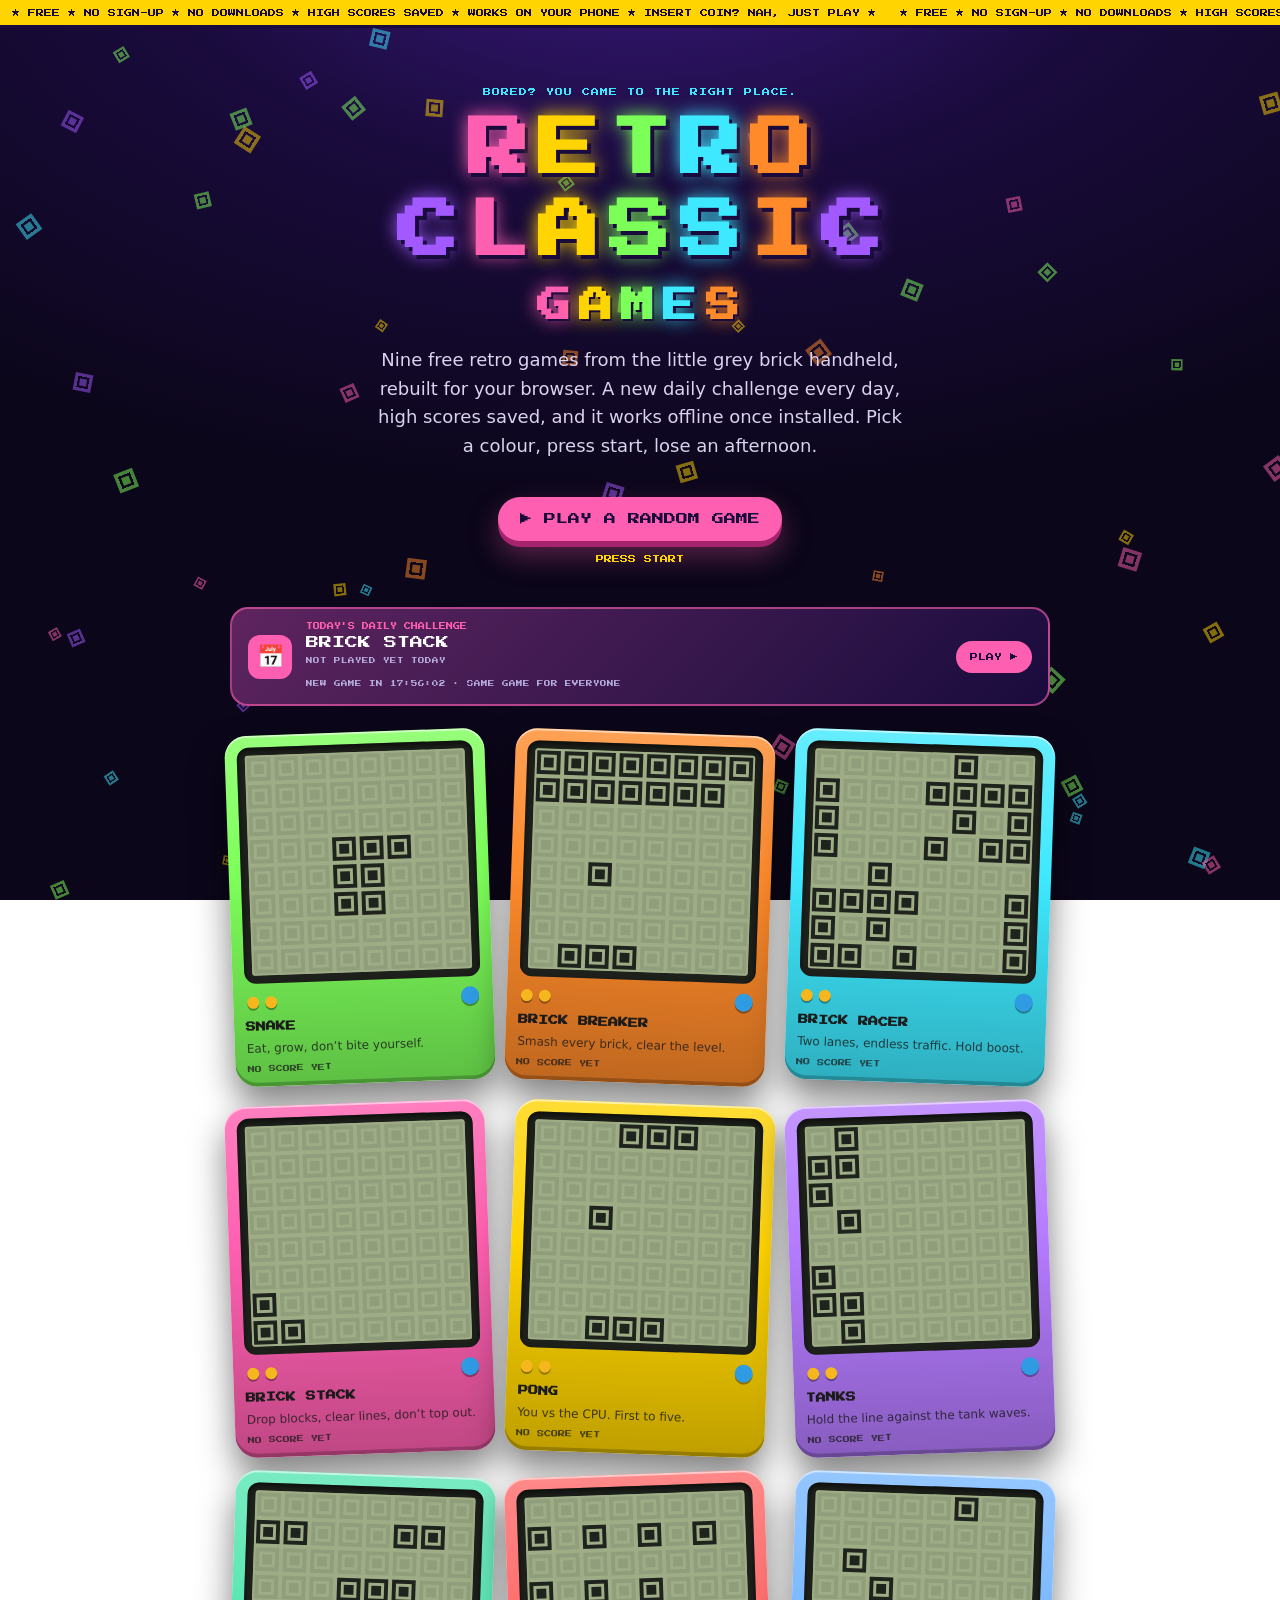
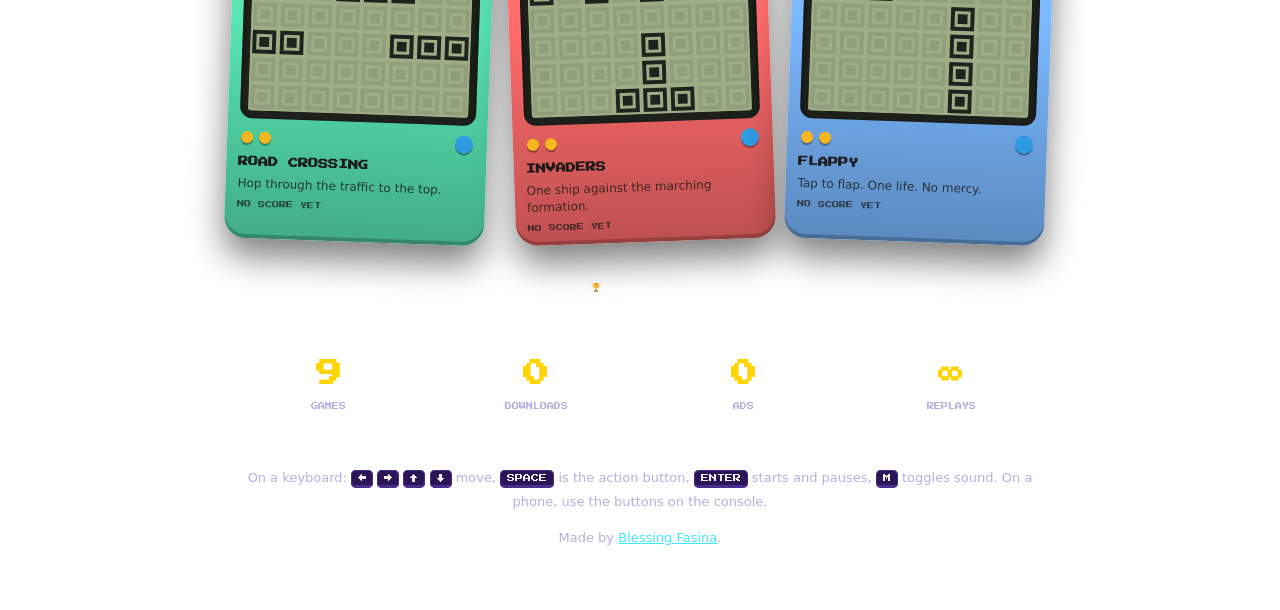
==== commit 6093f8e3: "World leaderboard on Upstash Redis Serverless /api/scores keeps an all-time top 1000 and a daily boa" ====
--- a/index.html
+++ b/index.html
@@ -59,7 +59,7 @@
       <div>
         <p class="daily__tag">TODAY'S DAILY CHALLENGE</p>
         <p class="daily__name" data-daily-name>…</p>
-        <p class="daily__meta"><span data-daily-best>NOT PLAYED YET TODAY</span><br><span data-daily-clock></span> · SAME GAME FOR EVERYONE</p>
+        <p class="daily__meta"><span data-daily-best>NOT PLAYED YET TODAY</span><br><span data-daily-world hidden></span><br><span data-daily-clock></span> · SAME GAME FOR EVERYONE</p>
       </div>
       <a class="daily__play" data-daily-link href="/">PLAY ▶</a>
     </section>
--- a/css/style.css
+++ b/css/style.css
@@ -204,6 +204,22 @@
 .scores .num { text-align: right; font-variant-numeric: tabular-nums; white-space: nowrap; }
 .scores__foot { text-align: center; margin-top: 24px; }
 
+/* ---------- World leaderboard ---------- */
+.scores__h2 { font-family: var(--pixel); font-size: 12px; color: #3ee9ff; margin: 40px 0 10px; }
+.scores__name { color: #d9d3ee; font-size: 14px; margin: 0 0 14px; }
+.scores__name b { font-family: var(--pixel); font-size: 9px; color: #ffd400; }
+.linkbtn { background: none; border: 0; color: #3ee9ff; text-decoration: underline; cursor: pointer; font: inherit; padding: 0; }
+.tabs { display: flex; flex-wrap: wrap; gap: 6px; margin-bottom: 8px; }
+.tabs--mode { margin-bottom: 12px; }
+.tab { font-family: var(--pixel); font-size: 7px; padding: 9px 10px; border-radius: 999px; border: 2px solid rgba(255, 255, 255, 0.14); background: rgba(255, 255, 255, 0.05); color: #fff; cursor: pointer; }
+.tab.is-on { background: var(--c, #ffd400); border-color: var(--c, #ffd400); color: #1a0b3d; }
+.scores--world { min-width: 0; }
+.scores--world td:first-child { font-family: var(--pixel); font-size: 8px; color: #b7aee0; width: 40px; }
+.scores tr.is-you td { background: rgba(255, 212, 0, 0.12); color: #ffd400; }
+.scores .muted { color: #9aa0a6; text-align: center; padding: 20px; }
+.scores__rank { color: #b7aee0; font-size: 13px; margin: 12px 0 0; }
+.overlay .world { display: block; font-size: 8px; color: #7a1f4f; min-height: 1em; }
+
 /* ---------- Console ---------- */
 .console {
   max-width: 430px;
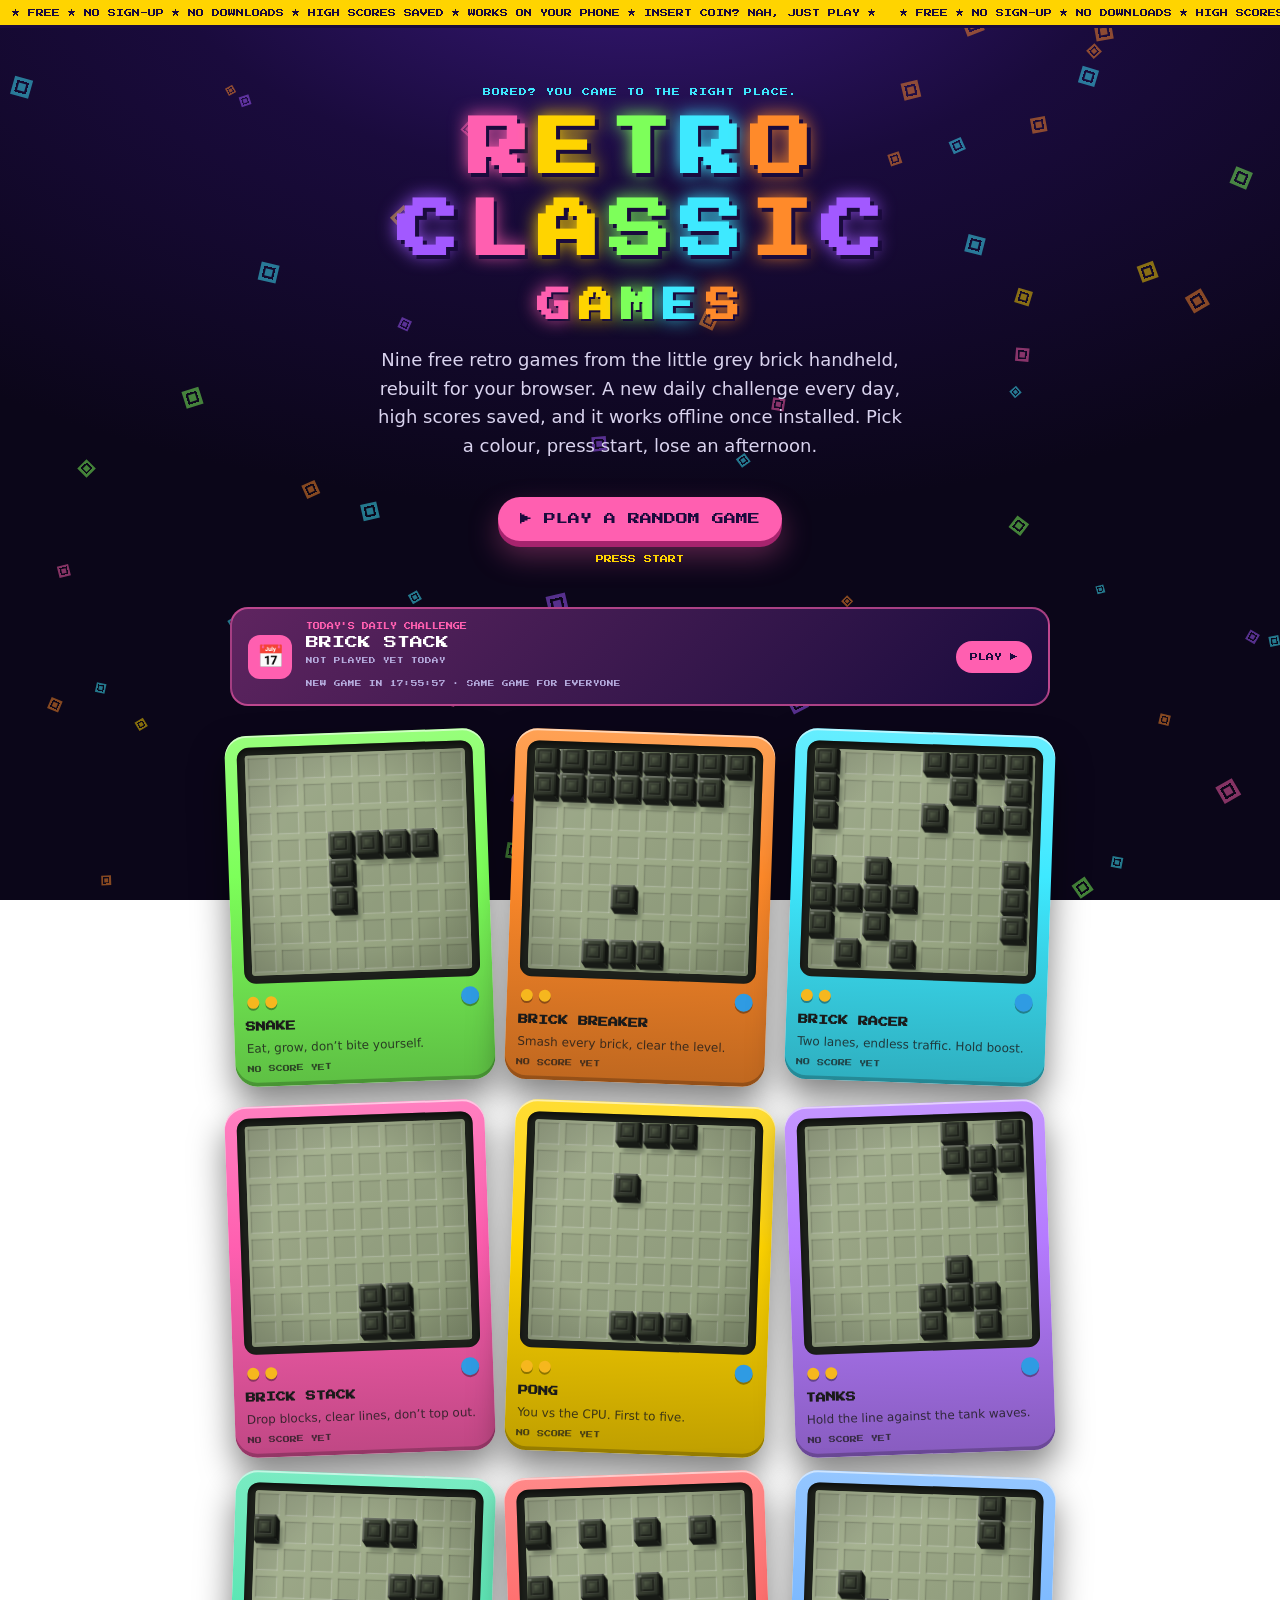
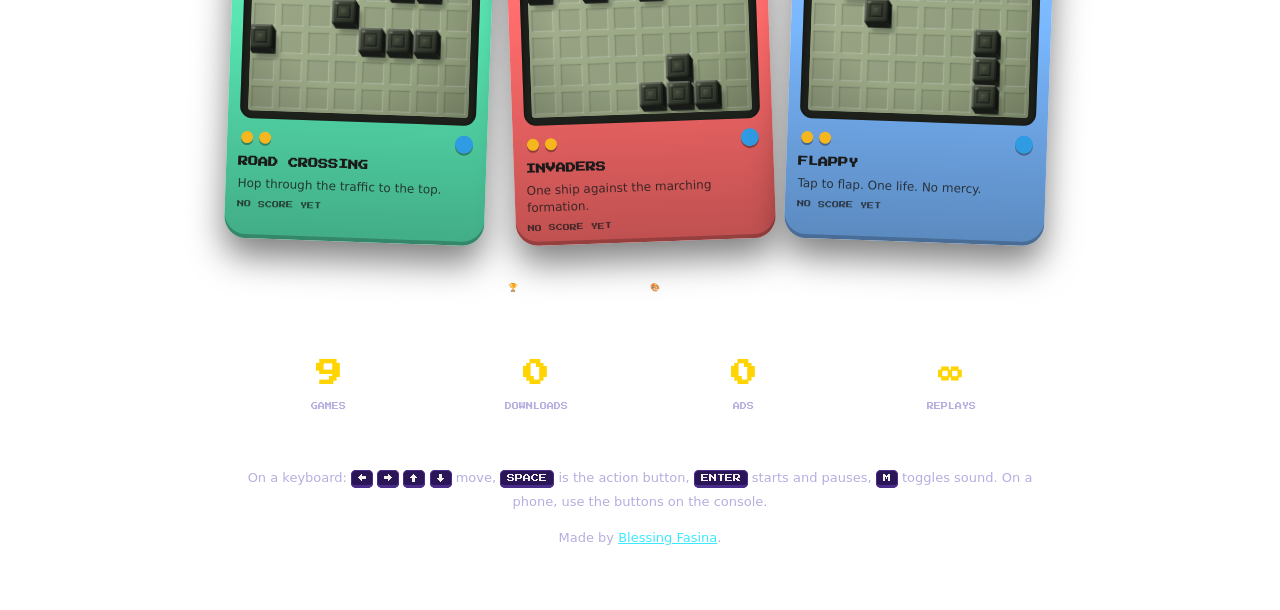
==== commit 7d8ac155: "Screen styles (3D Bricks default, Neon, Classic LCD), new sound design, /styles page The shared rend" ====
--- a/index.html
+++ b/index.html
@@ -132,6 +132,7 @@
 
     <div class="hub__links">
       <a href="/scores">🏆 SCOREBOARD</a>
+      <a href="/styles">🎨 SCREEN STYLES</a>
       <button type="button" class="install" data-install hidden>📲 INSTALL AS AN APP</button>
     </div>
     <p class="ios-hint" data-ios-hint hidden>On iPhone: tap Share, then "Add to Home Screen" to install it as an app that works offline.</p>
--- a/css/style.css
+++ b/css/style.css
@@ -131,7 +131,7 @@
 .console[data-skin="lime"] { --plastic-hi: #dfffcf; --plastic: #a4ee83; --plastic-lo: #6fc24f; }
 .console[data-skin="orange"] { --plastic-hi: #ffe2c4; --plastic: #ffb066; --plastic-lo: #e07a1f; }
 .console[data-skin="cyan"] { --plastic-hi: #d9fbff; --plastic: #7fe6f7; --plastic-lo: #2fb1c9; }
-.console[data-skin="pink"] { --plastic-hi: #ffe0ef; --plastic: #ff9ccb; --plastic-lo: #e04f95; }
+.console[data-skin="pink"] { --plastic-hi: #ff8cc6; --plastic: #ee3d93; --plastic-lo: #c21f73; --console-muted: #5a0d33; }
 .console[data-skin="yellow"] { --plastic-hi: #fff4c2; --plastic: #ffd94d; --plastic-lo: #d9a800; }
 .console[data-skin="purple"] { --plastic-hi: #ece0ff; --plastic: #c6a4ff; --plastic-lo: #8b5cf6; --console-ink: #2b1a4d; }
 .console[data-skin="black"] { --plastic-hi: #4a4d52; --plastic: #2b2e33; --plastic-lo: #15171a; --console-ink: #ecece8; --console-muted: #a3a6a0; --chip: #3f434a; }
@@ -166,7 +166,7 @@
 .swatch { width: 24px; height: 24px; border-radius: 50%; border: 3px solid transparent; cursor: pointer; padding: 0; }
 .swatch.is-on { border-color: #fff; }
 .swatch--grey { background: #e2ded5; } .swatch--lime { background: #a4ee83; } .swatch--orange { background: #ffb066; } .swatch--cyan { background: #7fe6f7; }
-.swatch--pink { background: #ff9ccb; } .swatch--yellow { background: #ffd94d; } .swatch--purple { background: #c6a4ff; } .swatch--black { background: #2b2e33; }
+.swatch--pink { background: #ee3d93; } .swatch--yellow { background: #ffd94d; } .swatch--purple { background: #c6a4ff; } .swatch--black { background: #2b2e33; }
 .settings__close { margin-top: 12px; width: 100%; font-family: var(--pixel); font-size: 8px; padding: 12px; border: 0; border-radius: 10px; background: #7dff5a; color: #1d201b; cursor: pointer; }
 
 /* ---------- Hub: daily challenge, install, streak ---------- */
@@ -219,6 +219,16 @@
 .scores .muted { color: #9aa0a6; text-align: center; padding: 20px; }
 .scores__rank { color: #b7aee0; font-size: 13px; margin: 12px 0 0; }
 .overlay .world { display: block; font-size: 8px; color: #7a1f4f; min-height: 1em; }
+
+/* ---------- Name prompt on game over ---------- */
+.namebox { display: flex; gap: 6px; justify-content: center; margin-top: 10px; }
+.namebox input {
+  width: 46%; min-width: 0; font-family: var(--pixel); font-size: 9px; padding: 9px 8px; border: 2px solid var(--ink); border-radius: 6px;
+  background: var(--lcd); color: var(--ink); text-transform: uppercase; touch-action: auto; user-select: text; -webkit-user-select: text;
+}
+.namebox input::placeholder { color: var(--ink); opacity: 0.45; }
+.namebox button { font-family: var(--pixel); font-size: 8px; padding: 9px 10px; border: 0; border-radius: 6px; background: var(--ink); color: var(--lcd); cursor: pointer; }
+.overlay__skip { margin-top: 10px; font-family: var(--pixel); font-size: 7px; background: none; border: 0; color: var(--ink); opacity: 0.7; text-decoration: underline; cursor: pointer; }
 
 /* ---------- Console ---------- */
 .console {
@@ -236,6 +246,12 @@
   -webkit-user-select: none;
   -webkit-touch-callout: none;
   -webkit-tap-highlight-color: transparent;
+  position: relative;
+  --accent: #3b5bd9;
+}
+.console::before {
+  content: ""; position: absolute; top: 7px; left: 9%; right: 9%; height: 9px; border-radius: 999px; pointer-events: none;
+  background: linear-gradient(180deg, rgba(255, 255, 255, 0.7), rgba(255, 255, 255, 0));
 }
 .page-game { touch-action: manipulation; overscroll-behavior: none; }
 .screen, .controls { touch-action: none; }
@@ -295,10 +311,113 @@
 .seg .off { fill: rgba(31, 35, 29, 0.1); }
 .hud__item canvas { width: 44px; height: 44px; display: block; }
 
+/* ---------- Handheld shell: framed screen, gloss, small round buttons ---------- */
+.frame { position: relative; border: 3px solid var(--accent); border-radius: 12px; padding: 16px 7px 7px; margin-top: 8px; }
+.frame__brand {
+  position: absolute; top: -9px; left: 50%; transform: translateX(-50%); margin: 0; padding: 0 8px; white-space: nowrap;
+  display: flex; align-items: center; gap: 6px; background: var(--plastic-hi);
+  font-family: var(--pixel); font-size: 10px; font-style: italic; letter-spacing: 1px; color: var(--accent);
+}
+.frame__brand::before, .frame__brand::after {
+  content: ""; width: 16px; height: 5px; flex: none;
+  background: repeating-linear-gradient(90deg, var(--accent) 0 5px, transparent 5px 6px);
+}
+.frame__brand .console__mode { font-style: normal; }
+.gloss { height: 10px; margin: 2px 6%; border-radius: 999px; background: linear-gradient(180deg, rgba(255, 255, 255, 0.55), rgba(255, 255, 255, 0.05)); }
+
+.minis { display: flex; gap: 8px; justify-content: center; flex-wrap: wrap; }
+.mini { display: flex; flex-direction: column; align-items: center; gap: 4px; width: 34px; }
+.mini__btn {
+  display: block; width: 26px; height: 26px; border-radius: 50%; border: 0; padding: 0; cursor: pointer;
+  background: radial-gradient(circle at 35% 30%, #9fe0ff, #22a6f0 55%, #1273b8);
+  box-shadow: 0 3px 0 #0d5a91, 0 5px 8px rgba(0, 0, 0, 0.25); -webkit-tap-highlight-color: transparent; touch-action: none;
+}
+.mini__btn.is-down, .mini__btn:active { transform: translateY(3px); box-shadow: 0 0 0 #0d5a91; }
+.mini__btn[aria-pressed="false"] { filter: grayscale(0.8) brightness(0.9); }
+.mini span { font-family: var(--pixel); font-size: 5px; line-height: 1.5; text-align: center; font-style: italic; color: var(--accent); white-space: nowrap; }
+
+/* Side panel footer: level/speed, the character, sound and pause icons */
+.hud__foot { display: flex; flex-direction: column; gap: 5px; }
+.hud__mini { display: flex; align-items: center; justify-content: space-between; gap: 6px; }
+.hud__mini span { font-family: var(--pixel); font-size: 6.5px; color: rgba(31, 35, 29, 0.85); }
+.seg--sm svg { height: 13px; }
+.mascot { width: 44px; height: 44px; image-rendering: pixelated; align-self: center; }
+.lcd-icons { display: flex; align-items: center; gap: 6px; }
+.lcd-icon { width: 14px; height: 13px; fill: var(--ink); opacity: 0.1; }
+.lcd-text { font-family: var(--pixel); font-size: 6px; color: var(--ink); opacity: 0.1; margin-left: auto; }
+.lcd-icon.is-on, .lcd-text.is-on { opacity: 1; }
+.console--hc .hud__mini span { color: #000; }
+@media (max-height: 640px) { .mascot { display: none; } }
+@media (max-height: 760px) { .console--big .mascot { display: none; } }
+
+/* Level / speed / game select screen */
+.overlay--menu { background: transparent; place-items: start center; padding-top: 14%; }
+.menu {
+  background: var(--lcd); border: 2px solid var(--ink); border-radius: 4px; padding: 10px 12px; min-width: 76%;
+  font-size: 9px; line-height: 1.7; box-shadow: 0 0 0 3px var(--lcd);
+}
+.menu b { display: block; font-size: 10px; margin-bottom: 6px; }
+.menu__row { display: flex; justify-content: space-between; gap: 10px; font-size: 8px; }
+.menu__row em { font-style: normal; }
+.menu small { margin-top: 6px; font-size: 6.5px; }
+.menu .press { animation: blink 1s steps(2, start) infinite; opacity: 1; }
+
+/* Accent colour per console body, like the blue frame on a pink handheld */
+.console[data-skin="lime"] { --accent: #6b2fd0; }
+.console[data-skin="orange"] { --accent: #1f4fd0; }
+.console[data-skin="cyan"] { --accent: #c8246a; }
+.console[data-skin="pink"] { --accent: #2146d9; }
+.console[data-skin="yellow"] { --accent: #c8246a; }
+.console[data-skin="purple"] { --accent: #fff27a; }
+.console[data-skin="black"] { --accent: #ff5fb0; }
+
+/* ---------- Screen styles ---------- */
+.stylebtns { display: flex; gap: 6px; }
+.stylebtn { font-family: var(--pixel); font-size: 7px; padding: 8px 9px; border-radius: 6px; border: 1px solid rgba(255, 255, 255, 0.25); background: transparent; color: #eee; cursor: pointer; }
+.stylebtn.is-on { background: #7dff5a; border-color: #7dff5a; color: #1d201b; }
+.settings input[type="range"] { width: 48%; accent-color: #7dff5a; touch-action: auto; }
+.settings__row label { line-height: 1.6; }
+.settings__link { display: block; margin-top: 10px; color: #7dff5a; font-size: 7px; text-align: center; text-decoration: none; line-height: 1.8; }
+.screen { transition: transform 0.08s linear; transform-origin: 50% 50%; }
+
+/* 3D Bricks: the LCD gets a little more glass */
+.console[data-style="3d"] .screen__inner { box-shadow: inset 0 0 0 2px rgba(0, 0, 0, 0.25), inset 0 10px 30px rgba(255, 255, 255, 0.12), inset 0 -20px 40px rgba(0, 0, 0, 0.1); }
+.console[data-style="3d"] .seg svg { filter: drop-shadow(1px 1px 0 rgba(0, 0, 0, 0.25)); }
+
+/* Neon Arcade: black glass, glowing side panel, scanlines */
+.console[data-style="neon"] { --lcd: #07020f; --ink: #3ee9ff; }
+.console[data-style="neon"] .screen { background: #05010c; box-shadow: 0 0 0 1px rgba(255, 95, 176, 0.5), 0 0 18px rgba(255, 95, 176, 0.3), inset 0 3px 8px rgba(0, 0, 0, 0.8); }
+.console[data-style="neon"] .screen__inner { position: relative; background: #07020f; box-shadow: inset 0 0 0 1px rgba(255, 95, 176, 0.35); }
+.console[data-style="neon"] .screen__inner::after {
+  content: ""; position: absolute; inset: 0; pointer-events: none;
+  background: repeating-linear-gradient(180deg, rgba(0, 0, 0, 0) 0 2px, rgba(0, 0, 0, 0.25) 2px 3px), radial-gradient(ellipse at center, rgba(0, 0, 0, 0) 60%, rgba(0, 0, 0, 0.5) 100%);
+}
+.console[data-style="neon"] .hud { border-left-color: rgba(255, 95, 176, 0.4); }
+.console[data-style="neon"] .hud__item span, .console[data-style="neon"] .hud__mini span { color: #ff5fb0; text-shadow: 0 0 6px rgba(255, 95, 176, 0.7); }
+.console[data-style="neon"] .seg .on { fill: #3ee9ff; }
+.console[data-style="neon"] .seg .off { fill: rgba(62, 233, 255, 0.07); }
+.console[data-style="neon"] .seg svg { filter: drop-shadow(0 0 3px rgba(62, 233, 255, 0.85)); }
+.console[data-style="neon"] .lcd-icon { fill: #3ee9ff; }
+.console[data-style="neon"] .lcd-text { color: #3ee9ff; }
+.console[data-style="neon"] .lcd-icon.is-on, .console[data-style="neon"] .lcd-text.is-on { filter: drop-shadow(0 0 4px rgba(62, 233, 255, 0.9)); }
+.console[data-style="neon"] .overlay { text-shadow: 0 0 8px rgba(62, 233, 255, 0.75); }
+.console[data-style="neon"] .menu { border-color: #ff5fb0; box-shadow: 0 0 14px rgba(255, 95, 176, 0.5), 0 0 0 3px var(--lcd); }
+.console[data-style="neon"] .overlay .best { color: #ff5fb0; }
+.console[data-style="neon"] .overlay .world { color: #ffd400; }
+.console[data-style="neon"] .hud.is-flash { animation-name: hudflash-neon; }
+@keyframes hudflash-neon { to { background: rgba(255, 95, 176, 0.25); } }
+
 /* ---------- Controls ---------- */
 .controls { display: flex; justify-content: space-between; align-items: center; padding: 4px 2px 0; }
 .dpad { --d: min(54px, 14vw); display: grid; grid-template-columns: repeat(3, var(--d)); grid-template-rows: repeat(3, var(--d)); gap: 2px; }
+.dpad { margin-bottom: 14px; }
 .dpad .up { grid-area: 1 / 2; } .dpad .left { grid-area: 2 / 1; } .dpad .right { grid-area: 2 / 3; } .dpad .down { grid-area: 3 / 2; }
+.dkey { position: relative; width: var(--d); height: var(--d); }
+.dkey span {
+  position: absolute; left: 50%; top: calc(100% + 3px); transform: translateX(-50%); white-space: nowrap; pointer-events: none;
+  font-family: var(--pixel); font-size: 5.5px; line-height: 1.5; text-align: center; font-style: italic; color: var(--accent);
+}
+.dkey.up span { top: calc(100% + 2px); }
 .btn {
   -webkit-tap-highlight-color: transparent; touch-action: none; user-select: none; -webkit-user-select: none;
   border: 0; border-radius: 50%; cursor: pointer; font-family: var(--pixel); font-size: 13px; padding: 0;
@@ -326,3 +445,58 @@
 .btn-label { font-family: var(--pixel); font-size: 7px; color: var(--console-muted, #5b5e58); }
 .hint { margin: 2px 0 0; text-align: center; font-size: 11px; color: var(--console-muted, #6b6e68); line-height: 1.6; }
 @media (pointer: coarse) { .hint { display: none; } }
+
+/* ---------- Screen Styles page ---------- */
+.sp { display: grid; gap: 26px; }
+.sp .hero__kicker { text-align: left; }
+.sp__title { font-family: var(--pixel); font-size: clamp(18px, 4.2vw, 30px); line-height: 1.45; margin: 0 0 14px; text-wrap: balance; }
+.sp__title .a { color: #ffd400; }
+.sp__title .b { color: #ff5fb0; text-shadow: 0 0 16px rgba(255, 95, 176, 0.55); }
+.sp__lede { color: #d9d3ee; max-width: 62ch; margin: 0; font-size: 16px; line-height: 1.6; }
+.sp__bar { display: flex; flex-wrap: wrap; gap: 14px 22px; align-items: flex-end; padding: 14px 16px; border: 1px solid rgba(255, 255, 255, 0.13); border-radius: 14px; background: rgba(0, 0, 0, 0.18); }
+.sp__group { display: grid; gap: 7px; }
+.sp__group > span { font-family: var(--pixel); font-size: 7px; letter-spacing: 1px; color: #b7aee0; }
+.sp__group > span b { color: #ffd400; font-weight: normal; }
+.sp__seg { display: flex; flex-wrap: wrap; gap: 6px; }
+.sp__seg input { position: absolute; opacity: 0; pointer-events: none; }
+.sp__seg label, .sp__btn {
+  font-family: var(--pixel); font-size: 8px; line-height: 1; padding: 10px 12px; border-radius: 999px; cursor: pointer;
+  border: 1px solid rgba(255, 255, 255, 0.14); background: rgba(255, 255, 255, 0.07); color: #fff; user-select: none;
+}
+.sp__seg input:checked + label, .sp__btn--sound[aria-pressed="true"] { background: #ffd400; border-color: #ffd400; color: #1a0b3d; }
+.sp__seg input:focus-visible + label, .sp__btn:focus-visible, .sp__use:focus-visible { outline: 2px solid #3ee9ff; outline-offset: 2px; }
+.sp__stage { display: grid; grid-template-columns: repeat(3, minmax(0, 1fr)); gap: 26px 22px; align-items: start; }
+.sp__col { display: grid; gap: 12px; min-width: 0; }
+.sp__tag { justify-self: start; font-family: var(--pixel); font-size: 8px; letter-spacing: 1px; padding: 8px 10px; border-radius: 6px; }
+.sp__col--3d .sp__tag { background: #9ead86; color: #1f231d; box-shadow: 0 3px 0 #5f6b4d; }
+.sp__col--neon .sp__tag { color: #ff5fb0; border: 1px solid #ff5fb0; box-shadow: 0 0 12px rgba(255, 95, 176, 0.45), inset 0 0 8px rgba(255, 95, 176, 0.25); text-shadow: 0 0 8px rgba(255, 95, 176, 0.8); }
+.sp__col--classic .sp__tag { background: rgba(255, 255, 255, 0.07); color: #b7aee0; border: 1px solid rgba(255, 255, 255, 0.13); }
+.sp__view { perspective: 900px; }
+.sp__device { position: relative; border-radius: 16px; padding: 9px; transform-style: preserve-3d; will-change: transform; }
+.sp__device canvas { display: block; width: 100%; aspect-ratio: 1 / 2; max-width: 100%; border-radius: 4px; }
+.sp__col--3d .sp__device { background: linear-gradient(160deg, #2a2e27, #1d201b 60%, #111310); box-shadow: 0 22px 40px rgba(0, 0, 0, 0.55), inset 0 1px 0 rgba(255, 255, 255, 0.12); }
+.sp__col--neon .sp__device { background: #05010c; box-shadow: 0 0 0 1px rgba(255, 95, 176, 0.55), 0 0 22px rgba(255, 95, 176, 0.35), 0 0 60px rgba(62, 233, 255, 0.12), 0 22px 40px rgba(0, 0, 0, 0.6); }
+.sp__col--classic .sp__device { background: #1d201b; box-shadow: 0 16px 30px rgba(0, 0, 0, 0.45); }
+.sp__glare { position: absolute; inset: 9px; border-radius: 4px; pointer-events: none; background: linear-gradient(115deg, rgba(255, 255, 255, 0) 32%, rgba(255, 255, 255, 0.2) 46%, rgba(255, 255, 255, 0) 60%); background-size: 260% 100%; background-position: var(--gx, 50%) 0; mix-blend-mode: screen; }
+.sp__scan { position: absolute; inset: 9px; border-radius: 4px; pointer-events: none; background: repeating-linear-gradient(180deg, rgba(0, 0, 0, 0) 0 2px, rgba(0, 0, 0, 0.28) 2px 3px), radial-gradient(ellipse at center, rgba(0, 0, 0, 0) 60%, rgba(0, 0, 0, 0.55) 100%); }
+.sp__score { font-family: var(--pixel); font-size: 9px; letter-spacing: 1px; margin: 0; font-variant-numeric: tabular-nums; }
+.sp__col--3d .sp__score { color: #9ead86; text-shadow: 0 1px 0 #3d4632, 0 2px 0 #2c3324, 0 3px 4px rgba(0, 0, 0, 0.6); }
+.sp__col--neon .sp__score { color: #3ee9ff; text-shadow: 0 0 6px rgba(62, 233, 255, 0.9), 0 0 16px rgba(62, 233, 255, 0.5); }
+.sp__col--classic .sp__score { color: #b7aee0; }
+.sp__notes { margin: 0; padding-left: 18px; color: #b7aee0; font-size: 14px; line-height: 1.55; display: grid; gap: 6px; }
+.sp__notes b { color: #fff; font-weight: 600; }
+.sp__use { justify-self: start; font-family: var(--pixel); font-size: 8px; padding: 11px 14px; border-radius: 999px; cursor: pointer; border: 2px solid #ffd400; background: transparent; color: #ffd400; }
+.sp__use.is-on { background: #ffd400; color: #1a0b3d; }
+.sp__how { border-top: 1px solid rgba(255, 255, 255, 0.13); padding-top: 22px; display: grid; gap: 14px; }
+.sp__how h2 { font-family: var(--pixel); font-size: 11px; color: #ffd400; margin: 0; line-height: 1.6; }
+.sp__how ul { margin: 0; padding-left: 18px; color: #b7aee0; display: grid; gap: 8px; max-width: 70ch; line-height: 1.6; }
+.sp__how b { color: #fff; font-weight: 600; }
+.sp__cta { display: flex; flex-wrap: wrap; gap: 16px; align-items: center; margin: 6px 0 0; }
+.sp__all { font-family: var(--pixel); font-size: 8px; color: #3ee9ff; }
+@media (max-width: 720px) {
+  .sp__stage { grid-template-columns: repeat(2, minmax(0, 1fr)); gap: 24px 14px; }
+  .sp__col--classic { grid-column: 1 / -1; grid-template-columns: minmax(0, 1fr) minmax(0, 1.25fr); align-items: start; column-gap: 14px; }
+  .sp__col--classic .sp__tag, .sp__col--classic .sp__score { grid-column: 1 / -1; }
+  .sp__col--classic .sp__view { grid-row: span 3; }
+  .sp__notes { font-size: 13px; }
+}
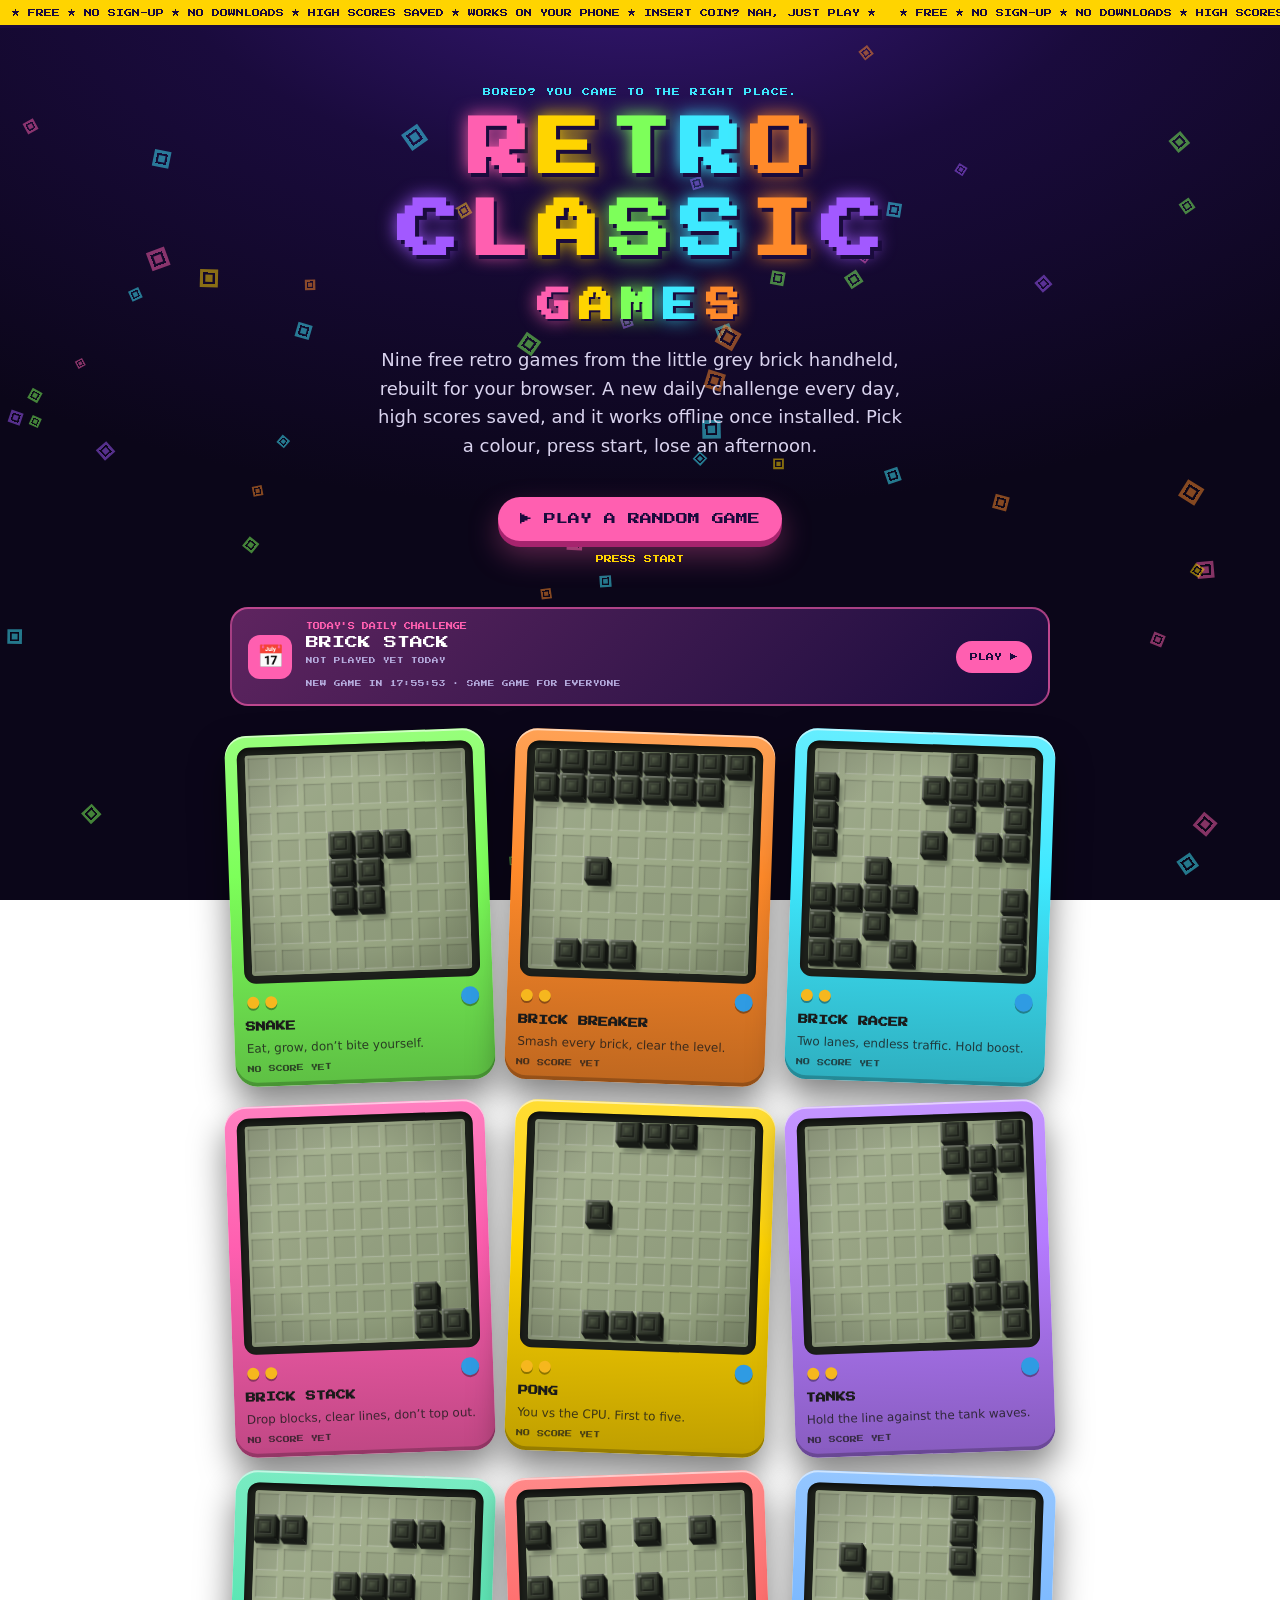
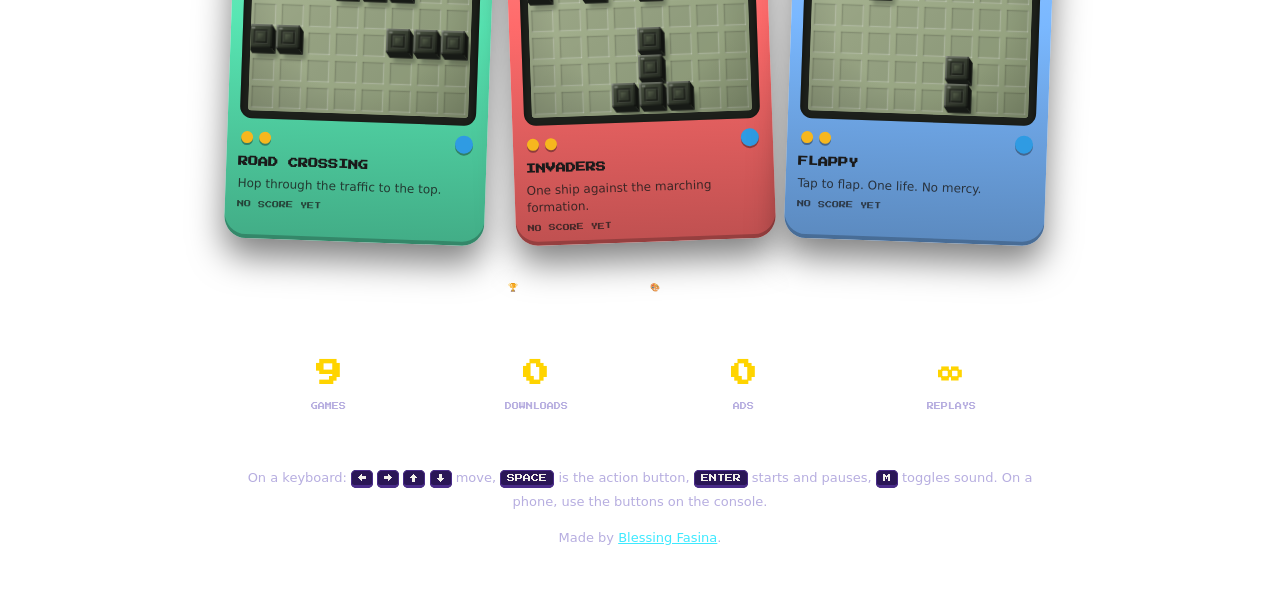
==== commit 25b96909: "Lagos Life integration: whole arcade as one listing - js/lagoslife.js: loads the Vatar Games SDK onl" ====
--- a/index.html
+++ b/index.html
@@ -27,6 +27,7 @@
   <link rel="preconnect" href="https://fonts.gstatic.com" crossorigin>
   <link href="https://fonts.googleapis.com/css2?family=Press+Start+2P&display=swap" rel="stylesheet">
   <link rel="stylesheet" href="/css/style.css">
+  <script src="/js/lagoslife.js"></script>
 </head>
 <body class="page-hub">
   <canvas id="bg" class="bg" aria-hidden="true"></canvas>
--- a/css/style.css
+++ b/css/style.css
@@ -119,11 +119,11 @@
 .overlay .best { color: #7a1f4f; }
 .overlay .best s { opacity: 0.6; }
 .overlay__btns { display: flex; gap: 8px; justify-content: center; margin-top: 12px; }
-.overlay__btns button {
-  font-family: var(--pixel); font-size: 8px; padding: 9px 11px; border: 0; border-radius: 6px; cursor: pointer;
+.overlay__btns button, .overlay__btns a {
+  font-family: var(--pixel); font-size: 8px; padding: 9px 11px; border: 0; border-radius: 6px; cursor: pointer; text-decoration: none;
   background: var(--ink); color: var(--lcd); box-shadow: 0 3px 0 rgba(0, 0, 0, 0.35);
 }
-.overlay__btns button:active { transform: translateY(2px); box-shadow: none; }
+.overlay__btns button:active, .overlay__btns a:active { transform: translateY(2px); box-shadow: none; }
 .hud.is-flash { animation: hudflash 0.6s steps(2, start) 3; }
 @keyframes hudflash { to { background: rgba(31, 35, 29, 0.35); } }
 
@@ -136,6 +136,10 @@
 .console[data-skin="purple"] { --plastic-hi: #ece0ff; --plastic: #c6a4ff; --plastic-lo: #8b5cf6; --console-ink: #2b1a4d; }
 .console[data-skin="black"] { --plastic-hi: #4a4d52; --plastic: #2b2e33; --plastic-lo: #15171a; --console-ink: #ecece8; --console-muted: #a3a6a0; --chip: #3f434a; }
 .console[data-skin="black"] .screen { box-shadow: inset 0 3px 8px rgba(0, 0, 0, 0.8), 0 1px 0 #555; }
+/* Premium pack, sold inside Lagos Life */
+.console[data-skin="gold"] { --plastic-hi: #fff1b8; --plastic: #e8b923; --plastic-lo: #a87a06; --console-ink: #3d2a00; --console-muted: #6b4f0e; }
+.console[data-skin="chrome"] { --plastic-hi: #ffffff; --plastic: #c3c8cf; --plastic-lo: #7c838c; --console-ink: #1d2126; }
+.console[data-skin="jade"] { --plastic-hi: #5fd6a0; --plastic: #12895a; --plastic-lo: #075a39; --console-ink: #effff6; --console-muted: #b5ecd2; --chip: #0b6e47; }
 
 /* ---------- Big buttons ---------- */
 .console--big .lcd { height: min(44vh, 400px); }
@@ -167,6 +171,13 @@
 .swatch.is-on { border-color: #fff; }
 .swatch--grey { background: #e2ded5; } .swatch--lime { background: #a4ee83; } .swatch--orange { background: #ffb066; } .swatch--cyan { background: #7fe6f7; }
 .swatch--pink { background: #ee3d93; } .swatch--yellow { background: #ffd94d; } .swatch--purple { background: #c6a4ff; } .swatch--black { background: #2b2e33; }
+.swatch--gold { background: linear-gradient(135deg, #fff1b8, #e8b923 45%, #a87a06); } .swatch--chrome { background: linear-gradient(135deg, #fff, #c3c8cf 45%, #7c838c); } .swatch--jade { background: linear-gradient(135deg, #5fd6a0, #12895a 45%, #075a39); }
+.swatch.is-locked { opacity: 0.45; }
+.settings__row[hidden], .settings__buy[hidden] { display: none; }
+.settings__buy { font-family: var(--pixel); font-size: 8px; padding: 6px 10px; border: 0; border-radius: 999px; background: #ffd94d; color: #1d201b; cursor: pointer; }
+.settings__buy:disabled { opacity: 0.6; cursor: wait; }
+/* Inside the Lagos Life game player: the menu, the games and the daily challenge, nothing that leaves the frame */
+.in-host .about, .in-host .hint, .in-host .settings__link, .in-host .hub__links, .in-host .ios-hint, .in-host .hub__foot { display: none; }
 .settings__close { margin-top: 12px; width: 100%; font-family: var(--pixel); font-size: 8px; padding: 12px; border: 0; border-radius: 10px; background: #7dff5a; color: #1d201b; cursor: pointer; }
 
 /* ---------- Hub: daily challenge, install, streak ---------- */
@@ -370,6 +381,9 @@
 .console[data-skin="yellow"] { --accent: #c8246a; }
 .console[data-skin="purple"] { --accent: #fff27a; }
 .console[data-skin="black"] { --accent: #ff5fb0; }
+.console[data-skin="gold"] { --accent: #1f2f8a; }
+.console[data-skin="chrome"] { --accent: #c8246a; }
+.console[data-skin="jade"] { --accent: #ffd94d; }
 
 /* ---------- Screen styles ---------- */
 .stylebtns { display: flex; gap: 6px; }
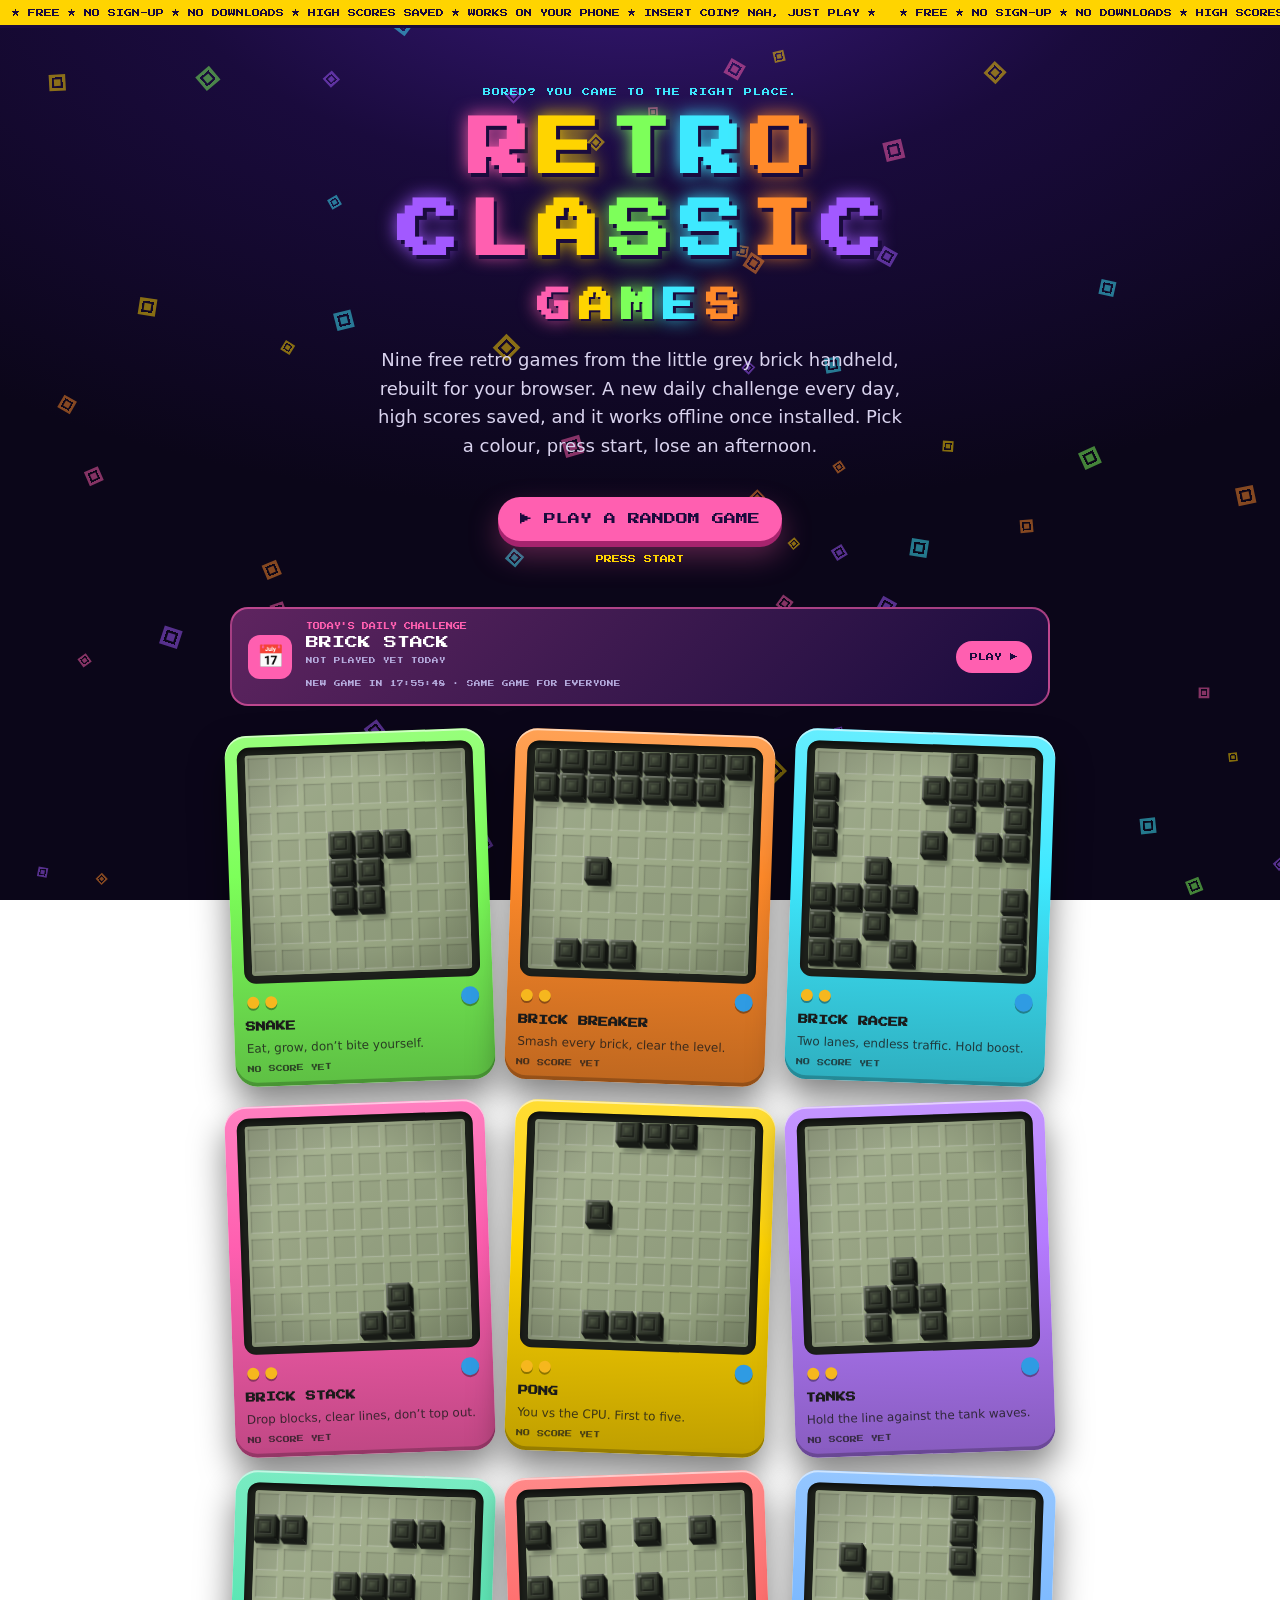
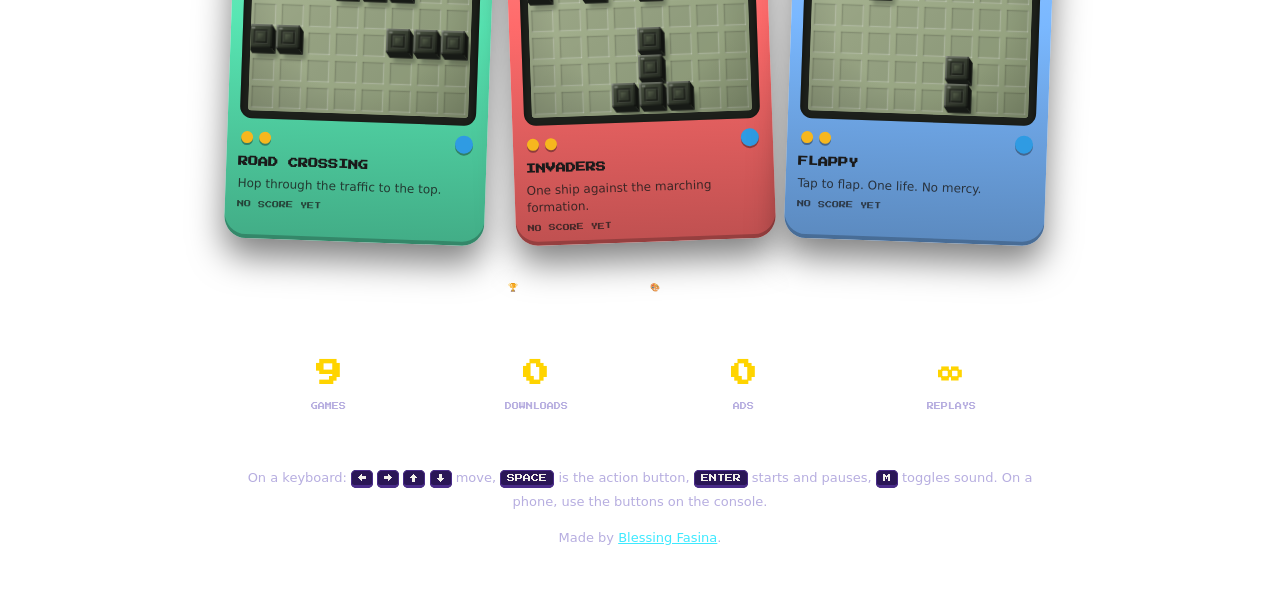
==== commit 55f92df3: "Lagos Life extras and purchase webhook - Four products plus a bundle, all cosmetic or practice-only:" ====
--- a/index.html
+++ b/index.html
@@ -61,9 +61,17 @@
         <p class="daily__tag">TODAY'S DAILY CHALLENGE</p>
         <p class="daily__name" data-daily-name>…</p>
         <p class="daily__meta"><span data-daily-best>NOT PLAYED YET TODAY</span><br><span data-daily-world hidden></span><br><span data-daily-clock></span> · SAME GAME FOR EVERYONE</p>
+        <button type="button" class="daily__more" data-archive-open hidden>PAST DAILIES</button>
       </div>
       <a class="daily__play" data-daily-link href="/">PLAY ▶</a>
     </section>
+
+    <div class="settings archive" data-archive hidden aria-label="Past daily challenges">
+      <div class="settings__row"><span>PAST DAILIES</span><button type="button" class="settings__buy" data-archive-buy hidden>UNLOCK</button></div>
+      <p class="archive__note" data-archive-note></p>
+      <ol class="archive__list" data-archive-list></ol>
+      <button type="button" class="settings__close" data-archive-close>DONE</button>
+    </div>
 
     <section class="shelf" aria-label="Games">
       <a class="hh" href="/snake" data-game="snake" style="--body:#7dff5a;--tilt:-2deg">
--- a/css/style.css
+++ b/css/style.css
@@ -158,6 +158,7 @@
   position: fixed; left: 50%; bottom: 0; transform: translateX(-50%); width: min(100%, 430px); z-index: 20;
   background: #1d201b; color: #eee; padding: 16px 18px calc(16px + env(safe-area-inset-bottom)); border-radius: 18px 18px 0 0;
   box-shadow: 0 -12px 40px rgba(0, 0, 0, 0.5); font-family: var(--pixel); font-size: 8px; touch-action: auto;
+  max-height: calc(100dvh - 12px); overflow-y: auto; overscroll-behavior: contain;
 }
 .settings[hidden] { display: none; }
 .settings__row { display: flex; align-items: center; justify-content: space-between; gap: 12px; padding: 10px 0; border-bottom: 1px solid rgba(255, 255, 255, 0.1); }
@@ -172,10 +173,21 @@
 .swatch--grey { background: #e2ded5; } .swatch--lime { background: #a4ee83; } .swatch--orange { background: #ffb066; } .swatch--cyan { background: #7fe6f7; }
 .swatch--pink { background: #ee3d93; } .swatch--yellow { background: #ffd94d; } .swatch--purple { background: #c6a4ff; } .swatch--black { background: #2b2e33; }
 .swatch--gold { background: linear-gradient(135deg, #fff1b8, #e8b923 45%, #a87a06); } .swatch--chrome { background: linear-gradient(135deg, #fff, #c3c8cf 45%, #7c838c); } .swatch--jade { background: linear-gradient(135deg, #5fd6a0, #12895a 45%, #075a39); }
-.swatch.is-locked { opacity: 0.45; }
-.settings__row[hidden], .settings__buy[hidden] { display: none; }
+.swatch.is-locked, .stylebtn.is-locked { opacity: 0.45; }
+.settings__row[hidden], .settings__buy[hidden], .stylebtn[hidden] { display: none; }
+.settings__row small { display: block; font-size: 6px; color: #9aa0a6; margin-top: 4px; }
+.stylebtns--wrap { flex-wrap: wrap; justify-content: flex-end; }
+a.settings__buy { text-decoration: none; }
 .settings__buy { font-family: var(--pixel); font-size: 8px; padding: 6px 10px; border: 0; border-radius: 999px; background: #ffd94d; color: #1d201b; cursor: pointer; }
 .settings__buy:disabled { opacity: 0.6; cursor: wait; }
+/* Daily archive sheet on the home page (Lagos Life extra) */
+.archive__list { list-style: none; margin: 8px 0 0; padding: 0; }
+.archive__list a { display: grid; grid-template-columns: 7em 1fr auto; gap: 10px; align-items: center; padding: 10px 0; border-bottom: 1px solid rgba(255, 255, 255, 0.08); color: #eee; text-decoration: none; line-height: 1.6; }
+.archive__list b { font-weight: normal; color: var(--c, #fff); }
+.archive__list em { font-style: normal; color: #9aa0a6; }
+.archive__list.is-locked a { opacity: 0.45; }
+.archive__note { color: #9aa0a6; line-height: 1.8; margin: 4px 0 0; }
+
 /* Inside the Lagos Life game player: the menu, the games and the daily challenge, nothing that leaves the frame */
 .in-host .about, .in-host .hint, .in-host .settings__link, .in-host .hub__links, .in-host .ios-hint, .in-host .hub__foot { display: none; }
 .settings__close { margin-top: 12px; width: 100%; font-family: var(--pixel); font-size: 8px; padding: 12px; border: 0; border-radius: 10px; background: #7dff5a; color: #1d201b; cursor: pointer; }
@@ -192,6 +204,8 @@
 .daily__name { font-family: var(--pixel); font-size: 13px; margin: 0 0 6px; }
 .daily__meta { font-family: var(--pixel); font-size: 6.5px; color: #b7aee0; margin: 0; line-height: 1.8; }
 .daily__icon { width: 44px; height: 44px; border-radius: 12px; background: var(--body, #ffd400); display: grid; place-items: center; font-size: 22px; }
+.daily__more { margin-top: 8px; font-family: var(--pixel); font-size: 6.5px; padding: 7px 10px; border-radius: 999px; border: 1px solid color-mix(in srgb, var(--body, #ffd400) 70%, transparent); background: transparent; color: #fff; cursor: pointer; }
+.daily__more[hidden] { display: none; }
 .daily__play { font-family: var(--pixel); font-size: 8px; background: var(--body, #ffd400); color: #1a0b3d; padding: 12px 14px; border-radius: 999px; text-decoration: none; white-space: nowrap; }
 @media (max-width: 480px) { .daily { grid-template-columns: auto 1fr; } .daily__play { grid-column: 1 / -1; text-align: center; } }
 .install { font-family: var(--pixel); font-size: 8px; background: #3ee9ff; color: #1a0b3d; border: 0; padding: 12px 16px; border-radius: 999px; cursor: pointer; }
@@ -419,6 +433,25 @@
 .console[data-style="neon"] .overlay .best { color: #ff5fb0; }
 .console[data-style="neon"] .overlay .world { color: #ffd400; }
 .console[data-style="neon"] .hud.is-flash { animation-name: hudflash-neon; }
+
+/* ---------- Amber CRT (Lagos Life extra) ---------- */
+.console[data-style="crt"] { --lcd: #140b02; --ink: #ffb000; }
+.console[data-style="crt"] .screen { background: #0a0500; box-shadow: 0 0 0 1px rgba(255, 176, 0, 0.3), 0 0 16px rgba(255, 176, 0, 0.15), inset 0 3px 10px rgba(0, 0, 0, 0.9); }
+.console[data-style="crt"] .screen__inner { position: relative; background: #140b02; border-radius: 12px; overflow: hidden; }
+.console[data-style="crt"] .screen__inner::after {
+  content: ""; position: absolute; inset: 0; pointer-events: none; border-radius: inherit;
+  background: repeating-linear-gradient(180deg, rgba(0, 0, 0, 0) 0 2px, rgba(0, 0, 0, 0.3) 2px 3px), radial-gradient(ellipse at center, rgba(0, 0, 0, 0) 55%, rgba(0, 0, 0, 0.6) 100%);
+}
+.console[data-style="crt"] .hud { border-left-color: rgba(255, 176, 0, 0.3); }
+.console[data-style="crt"] .hud__item span, .console[data-style="crt"] .hud__mini span { color: #ffb000; text-shadow: 0 0 5px rgba(255, 176, 0, 0.6); }
+.console[data-style="crt"] .seg .on { fill: #ffb000; }
+.console[data-style="crt"] .seg .off { fill: rgba(255, 176, 0, 0.07); }
+.console[data-style="crt"] .seg svg { filter: drop-shadow(0 0 3px rgba(255, 176, 0, 0.8)); }
+.console[data-style="crt"] .lcd-icon { fill: #ffb000; }
+.console[data-style="crt"] .lcd-text { color: #ffb000; }
+.console[data-style="crt"] .overlay { text-shadow: 0 0 6px rgba(255, 176, 0, 0.7); }
+.console[data-style="crt"] .menu { border-color: #ffb000; box-shadow: 0 0 12px rgba(255, 176, 0, 0.35), 0 0 0 3px var(--lcd); }
+.console[data-style="crt"] .overlay .best, .console[data-style="crt"] .overlay .world { color: #ffd98a; }
 @keyframes hudflash-neon { to { background: rgba(255, 95, 176, 0.25); } }
 
 /* ---------- Controls ---------- */
